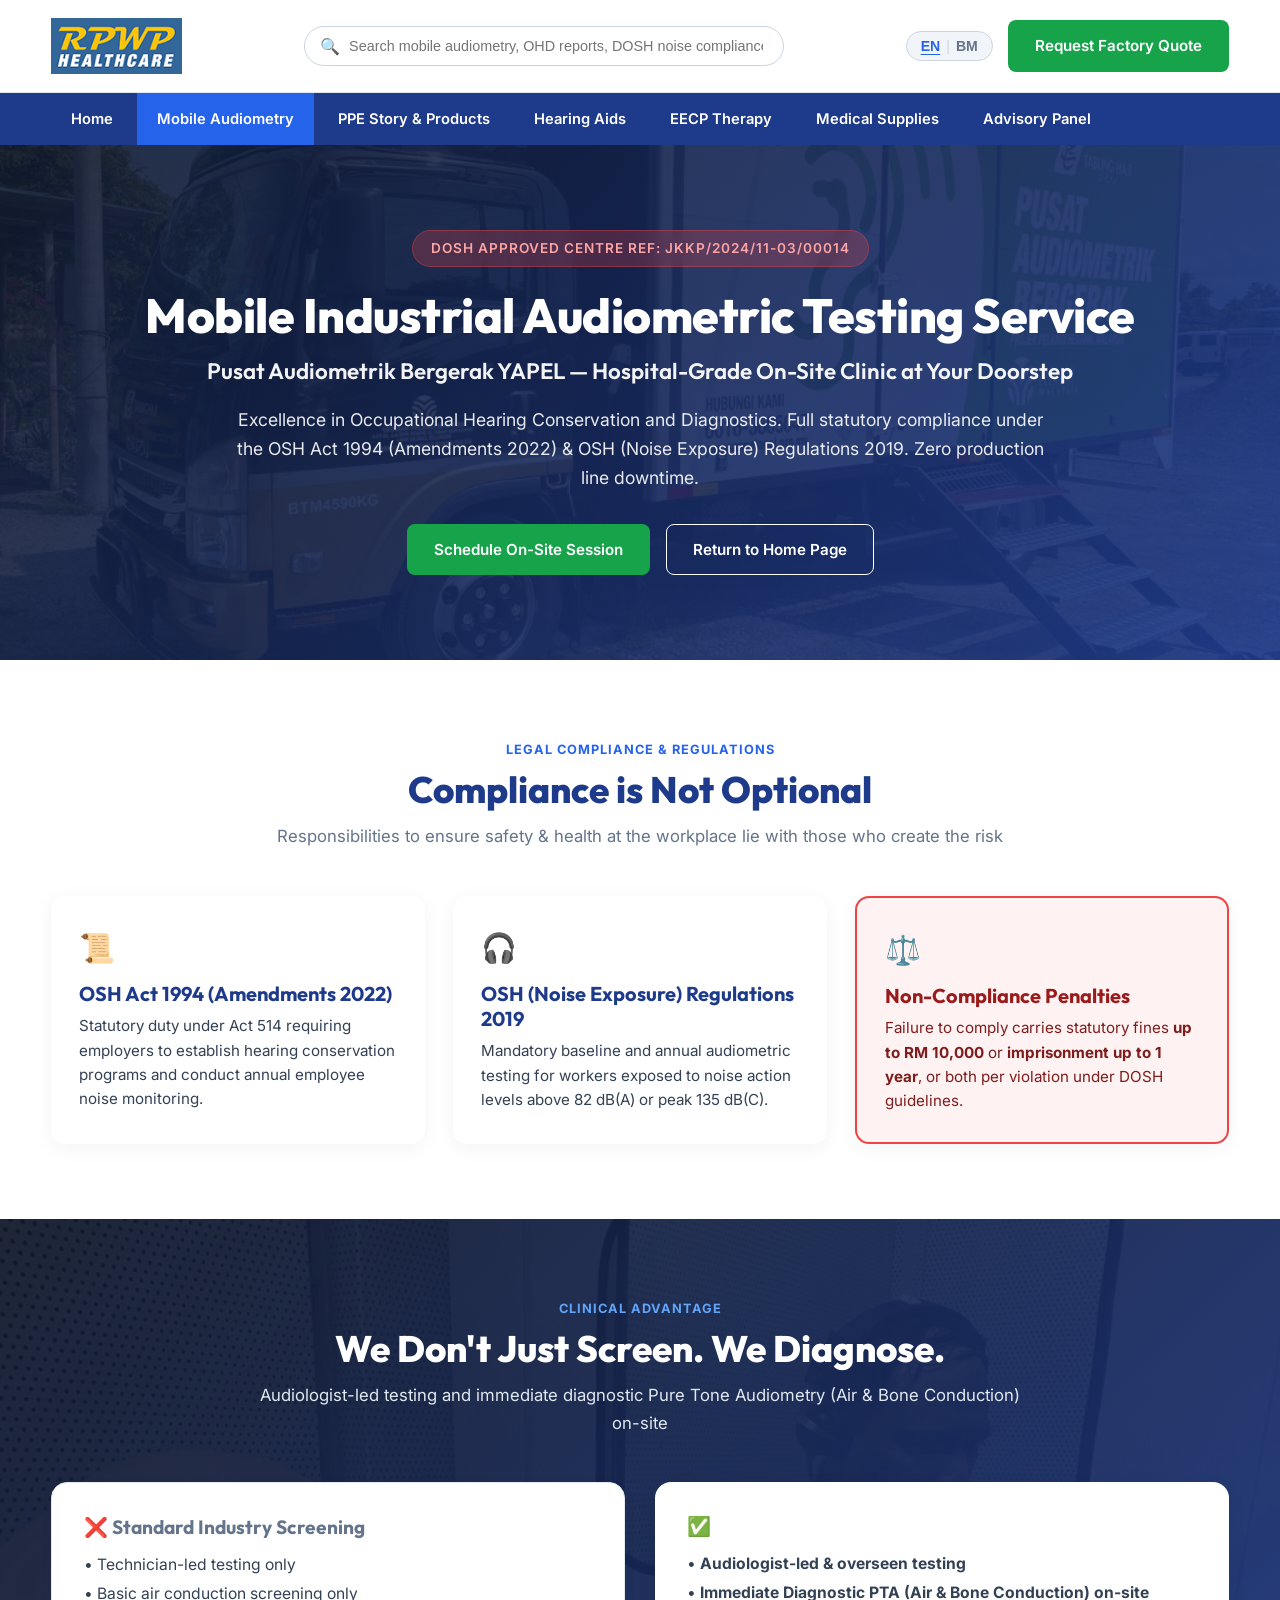
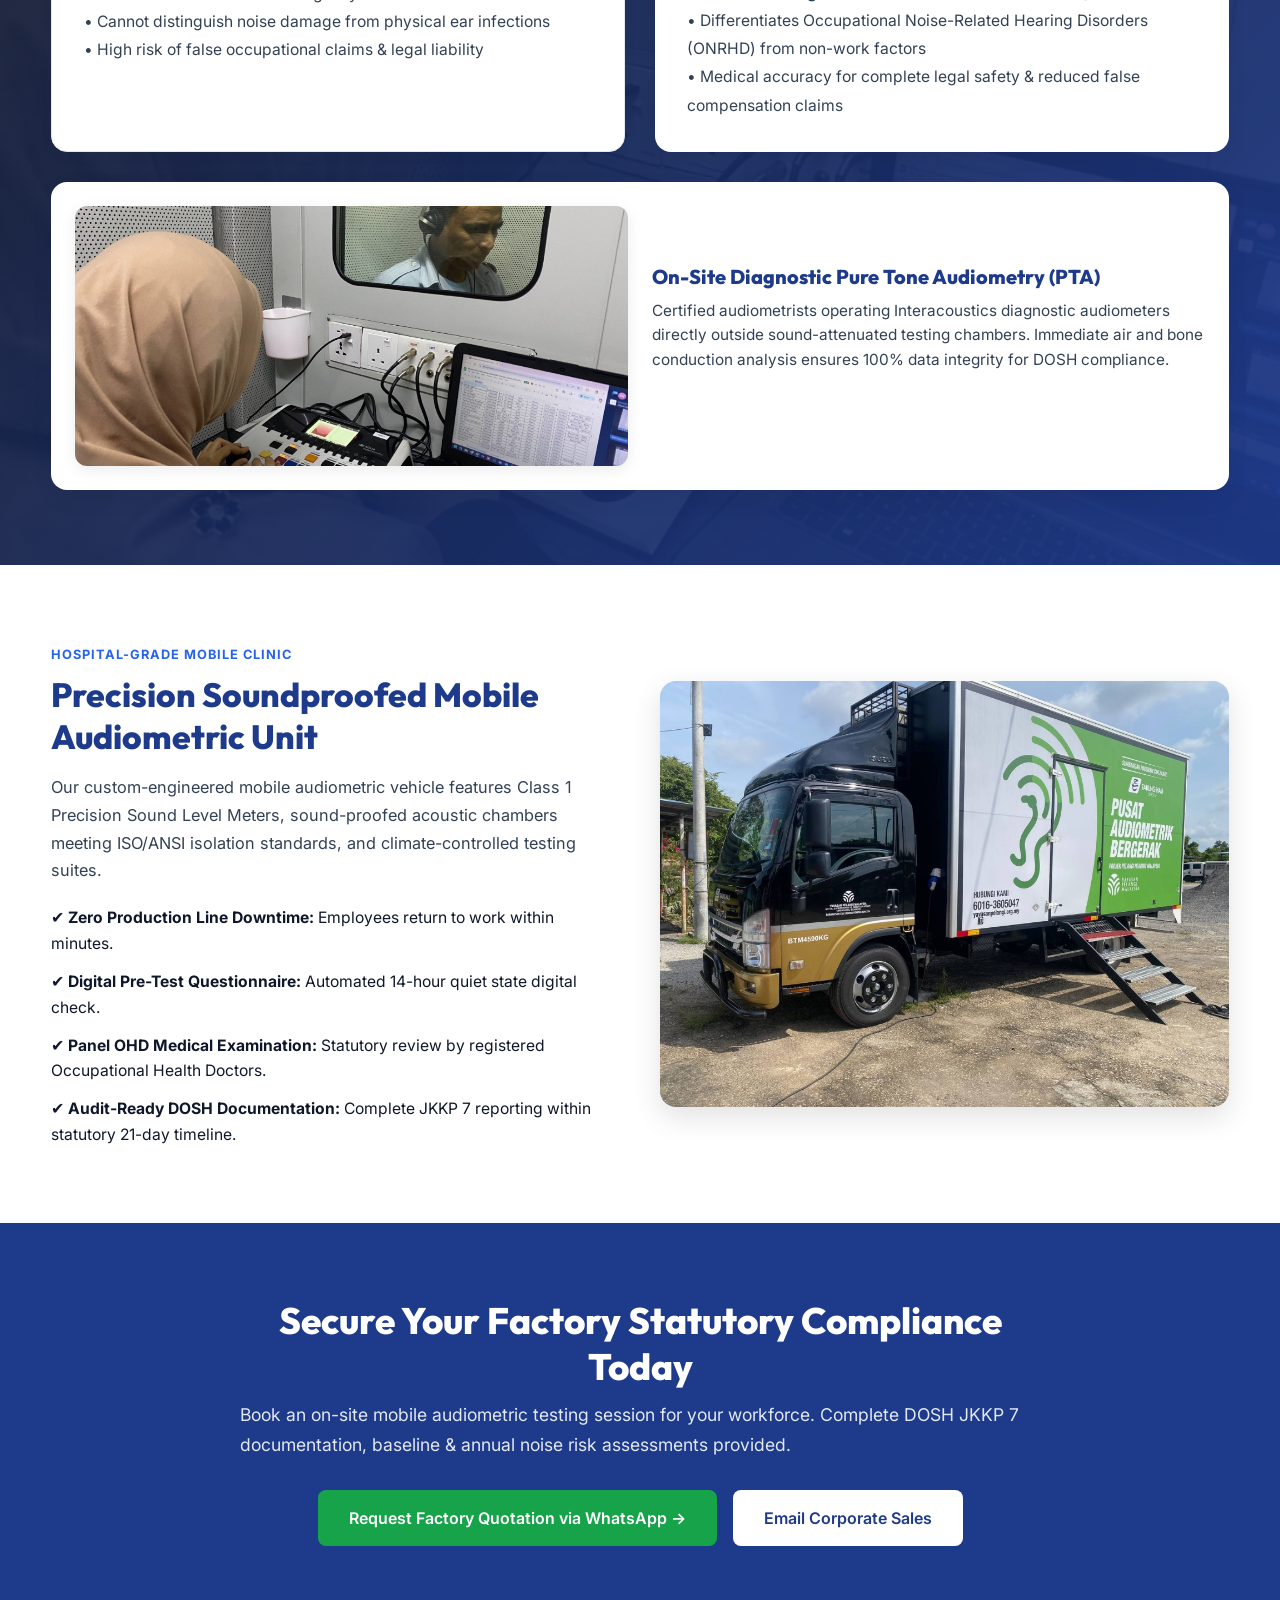
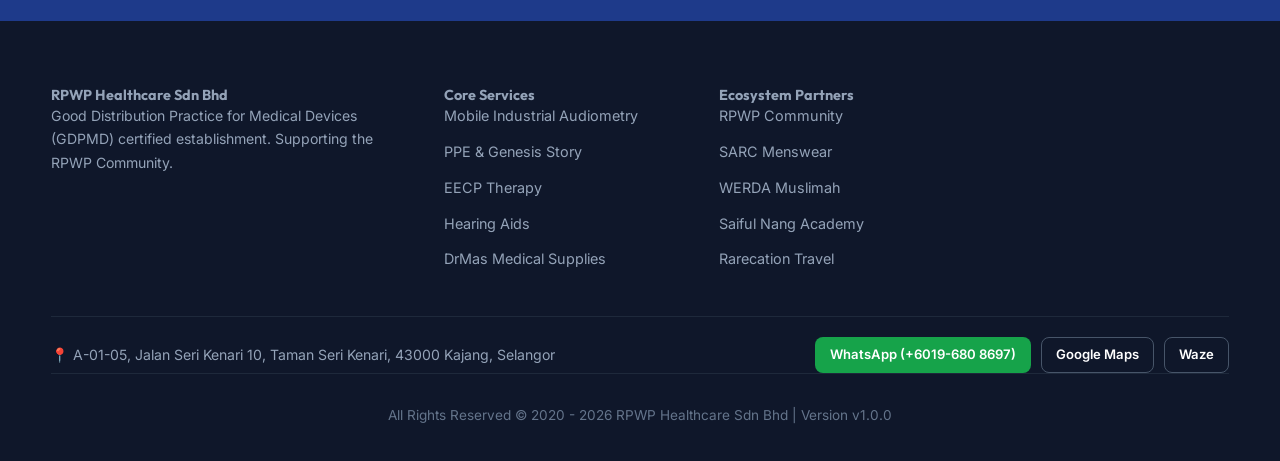
==== audiometric-mobile.html @ 615b0c2a "feat: implement EN (default) and BM language toggle with persistent localStorage state across all pa" ====
<!DOCTYPE html>
<html lang="en">
<!-- Build Version v1.0.0 Dedicated Mobile Industrial Audiometric Testing Service -->
<head>
  <meta charset="UTF-8">
  <meta name="viewport" content="width=device-width, initial-scale=1.0">
  <title>Mobile Industrial Audiometric Testing | Pusat Audiometrik Bergerak YAPEL | RPWP Healthcare</title>
  <meta name="description" content="DOSH Approved Centre (Ref: JKKP/2024/11-03/00014) - On-site mobile industrial audiometry, occupational hearing conservation, OHD medical examination & JKKP 7 reporting. Zero factory downtime.">
  <link rel="icon" type="image/x-icon" href="favicon.ico?v=1.0.4">
  <link rel="icon" type="image/png" sizes="32x32" href="images/favicon.png?v=1.0.4">
  <link rel="icon" type="image/png" sizes="64x64" href="images/favicon-64.png?v=1.0.4">
  <link rel="apple-touch-icon" sizes="180x180" href="images/favicon-180.png?v=1.0.4">
  <link rel="stylesheet" href="css/styles.css?v=1.0.0">
</head>
<body>

  <!-- 1. Main Header -->
  <header class="site-header">
    <div class="container header-flex">
      <a href="index.html">
        <img src="images/logo-rpwp.png" alt="RPWP Healthcare Logo" class="brand-logo-img" onerror="this.src='https://www.rpwphealthcare.com/img/cms/LOGO/RPWPHC/RPWPHC%2021x9%20150.png'">
      </a>

      <div class="search-container">
        <span class="search-icon">🔍</span>
        <input type="text" class="search-input" placeholder="Search mobile audiometry, OHD reports, DOSH noise compliance...">
      </div>

      <div style="display: flex; align-items: center; gap: 15px;">
        <button id="langToggleBtn" class="lang-toggle-btn" onclick="toggleLanguage()" aria-label="Toggle Language EN BM" title="Switch Language EN / BM">
          <span id="langLabelEN" class="lang-code active-lang">EN</span>
          <span class="lang-divider">|</span>
          <span id="langLabelBM" class="lang-code">BM</span>
        </button>
        <a href="https://wa.me/60196808697/?text=Salam%20RPWP%20Healthcare.%20I%20want%20to%20request%20a%20quotation%20for%20Mobile%20Industrial%20Audiometric%20Testing" target="_blank" class="btn btn-green">
          Request Factory Quote
        </a>
      </div>
    </div>
  </header>

  <!-- 2. Navigation Bar -->
  <nav class="site-nav">
    <div class="container">
      <ul class="nav-list">
        <li class="nav-link"><a href="index.html" data-i18n="nav_home">Home</a></li>
        <li class="nav-link active"><a href="audiometric-mobile.html" data-i18n="nav_mobile_audio">Mobile Audiometry</a></li>
        <li class="nav-link"><a href="ppe.html" data-i18n="nav_ppe">PPE Story & Products</a></li>
        <li class="nav-link"><a href="index.html#hearing-brands" data-i18n="nav_hearing">Hearing Aids</a></li>
        <li class="nav-link"><a href="eecp.html" data-i18n="nav_eecp">EECP Therapy</a></li>
        <li class="nav-link"><a href="index.html#products" data-i18n="nav_supplies">Medical Supplies</a></li>
        <li class="nav-link"><a href="index.html#advisory" data-i18n="nav_advisory">Advisory Panel</a></li>
      </ul>
    </div>
  </nav>

  <!-- 3. Page Hero Banner (WITH AUTHENTIC PUSAT AUDIOMETRIK BERGERAK ISUZU TRUCK BACKDROP IMAGE) -->
  <section class="hero-section" style="background: linear-gradient(135deg, rgba(15,23,42,0.88), rgba(30,58,138,0.92)), url('images/mobile-audiometry-truck.jpg') center/cover no-repeat;">
    <div class="container">
      <div class="hero-tag" style="background: rgba(239,68,68,0.25); border: 1px solid rgba(239,68,68,0.4); color: #FCA5A5;">
        DOSH APPROVED CENTRE REF: JKKP/2024/11-03/00014
      </div>
      <h1 class="hero-title">Mobile Industrial Audiometric Testing Service</h1>
      <h4 class="hero-subtitle">Pusat Audiometrik Bergerak YAPEL — Hospital-Grade On-Site Clinic at Your Doorstep</h4>
      <p class="hero-text">
        Excellence in Occupational Hearing Conservation and Diagnostics. Full statutory compliance under the OSH Act 1994 (Amendments 2022) & OSH (Noise Exposure) Regulations 2019. Zero production line downtime.
      </p>
      <div class="hero-cta">
        <a href="https://wa.me/60196808697/?text=Salam%20RPWP%20Healthcare.%20I%20want%20to%20schedule%20an%20on-site%20mobile%20audiometric%20session%20for%20our%20factory" target="_blank" class="btn btn-green">
          Schedule On-Site Session
        </a>
        <a href="index.html" class="btn btn-outline-white">Return to Home Page</a>
      </div>
    </div>
  </section>

  <!-- 4. Mandatory Statutory Mandates & Legal Penalties -->
  <section class="section-padding" style="background: #FFFFFF;">
    <div class="container">
      <div style="text-align: center; max-width: 800px; margin: 0 auto 35px auto;">
        <span style="font-size: 0.8rem; font-weight: 700; color: var(--primary-blue); text-transform: uppercase; letter-spacing: 1px;">Legal Compliance & Regulations</span>
        <h2 class="section-title" style="margin-top: 6px;">Compliance is Not Optional</h2>
        <p class="section-subtitle">Responsibilities to ensure safety & health at the workplace lie with those who create the risk</p>
      </div>

      <div class="grid-3">
        <div class="seamless-card">
          <div style="font-size: 1.8rem; margin-bottom: 10px;">📜</div>
          <h3 style="font-size: 1.25rem; color: var(--nav-bg); margin-bottom: 8px; font-weight: 700;">
            OSH Act 1994 (Amendments 2022)
          </h3>
          <p style="color: var(--text-medium); font-size: 0.95rem; line-height: 1.6;">
            Statutory duty under Act 514 requiring employers to establish hearing conservation programs and conduct annual employee noise monitoring.
          </p>
        </div>

        <div class="seamless-card">
          <div style="font-size: 1.8rem; margin-bottom: 10px;">🎧</div>
          <h3 style="font-size: 1.25rem; color: var(--nav-bg); margin-bottom: 8px; font-weight: 700;">
            OSH (Noise Exposure) Regulations 2019
          </h3>
          <p style="color: var(--text-medium); font-size: 0.95rem; line-height: 1.6;">
            Mandatory baseline and annual audiometric testing for workers exposed to noise action levels above 82 dB(A) or peak 135 dB(C).
          </p>
        </div>

        <div class="seamless-card" style="border: 2px solid #EF4444; background: #FEF2F2;">
          <div style="font-size: 1.8rem; margin-bottom: 10px;">⚖️</div>
          <h3 style="font-size: 1.25rem; color: #991B1B; margin-bottom: 8px; font-weight: 700;">
            Non-Compliance Penalties
          </h3>
          <p style="color: #7F1D1D; font-size: 0.95rem; line-height: 1.6;">
            Failure to comply carries statutory fines <strong>up to RM 10,000</strong> or <strong>imprisonment up to 1 year</strong>, or both per violation under DOSH guidelines.
          </p>
        </div>
      </div>
    </div>
  </section>

  <!-- 5. The YPM & RPWP Clinical Advantage: Audiologist-Led vs Basic Screening (WITH AUTHENTIC AUDIOMETRIC BOOTH BACKDROP IMAGE) -->
  <section class="section-padding" style="background: linear-gradient(135deg, rgba(15,23,42,0.92), rgba(30,58,138,0.94)), url('images/audiometric-booth-test.jpg?v=1.0.1') center/cover no-repeat; color: #FFFFFF;">
    <div class="container">
      <div style="text-align: center; max-width: 820px; margin: 0 auto 35px auto;">
        <span style="font-size: 0.8rem; font-weight: 700; color: #60A5FA; text-transform: uppercase; letter-spacing: 1px;">Clinical Advantage</span>
        <h2 class="section-title-white" style="margin-top: 6px;">We Don't Just Screen. We Diagnose.</h2>
        <p class="section-subtitle-white">Audiologist-led testing and immediate diagnostic Pure Tone Audiometry (Air & Bone Conduction) on-site</p>
      </div>

      <div style="display: grid; grid-template-columns: repeat(auto-fit, minmax(320px, 1fr)); gap: 30px; margin-bottom: 30px;">
        <div style="background: #FFFFFF; border-radius: 16px; padding: 32px; border: 1px solid #E2E8F0; box-shadow: 0 4px 15px rgba(0,0,0,0.03);">
          <h4 style="font-size: 1.2rem; color: #64748B; margin-bottom: 12px; font-weight: 700;">
            ❌ Standard Industry Screening
          </h4>
          <ul style="color: var(--text-medium); font-size: 0.98rem; line-height: 1.8; list-style-type: none; padding-left: 0;">
            <li>• Technician-led testing only</li>
            <li>• Basic air conduction screening only</li>
            <li>• Cannot distinguish noise damage from physical ear infections</li>
            <li>• High risk of false occupational claims & legal liability</li>
          </ul>
        </div>

        <div style="background: #FFFFFF; border-radius: 16px; padding: 32px; border: 2px solid var(--primary-green); box-shadow: 0 6px 20px rgba(0,0,0,0.06);">
          <h4 style="font-size: 1.2rem; color: var(--primary-green); margin-bottom: 12px; font-weight: 800;">
            ✅ YPM & RPWP Clinical Standard
          </h4>
          <ul style="color: var(--text-medium); font-size: 0.98rem; line-height: 1.8; list-style-type: none; padding-left: 0;">
            <li>• <strong>Audiologist-led & overseen testing</strong></li>
            <li>• <strong>Immediate Diagnostic PTA (Air & Bone Conduction) on-site</strong></li>
            <li>• Differentiates Occupational Noise-Related Hearing Disorders (ONRHD) from non-work factors</li>
            <li>• Medical accuracy for complete legal safety & reduced false compensation claims</li>
          </ul>
        </div>
      </div>

      <!-- Real Diagnostic Booth Testing Showcase -->
      <div style="background: #FFFFFF; border-radius: 16px; padding: 24px; box-shadow: 0 8px 25px rgba(0,0,0,0.05); display: grid; grid-template-columns: repeat(auto-fit, minmax(280px, 1fr)); gap: 24px; align-items: center;">
        <div>
          <img src="images/audiometric-booth-test.jpg?v=1.0.1" alt="Real Audiometrist Conducting PTA Testing in Soundproof Booth" style="width: 100%; border-radius: 12px; box-shadow: 0 4px 15px rgba(0,0,0,0.08); object-fit: cover; height: 260px;">
        </div>
        <div>
          <h4 style="font-size: 1.25rem; color: var(--nav-bg); font-weight: 800; margin-bottom: 10px;">
            On-Site Diagnostic Pure Tone Audiometry (PTA)
          </h4>
          <p style="color: var(--text-medium); font-size: 0.96rem; line-height: 1.6; margin-bottom: 12px;">
            Certified audiometrists operating Interacoustics diagnostic audiometers directly outside sound-attenuated testing chambers. Immediate air and bone conduction analysis ensures 100% data integrity for DOSH compliance.
          </p>
          <div style="font-size: 0.88rem; font-weight: 700; color: var(--primary-green);">
            ✔ Calibrated Diagnostic Equipment & Soundproof Isolation Window
          </div>
        </div>
      </div>
    </div>
  </section>

  <!-- 6. Mobile Unit Specifications & Technology -->
  <section class="section-padding" style="background: #FFFFFF;">
    <div class="container">
      <div style="display: grid; grid-template-columns: repeat(auto-fit, minmax(320px, 1fr)); gap: 40px; align-items: center;">
        <div>
          <span style="font-size: 0.8rem; font-weight: 700; color: var(--primary-blue); text-transform: uppercase; letter-spacing: 1px;">Hospital-Grade Mobile Clinic</span>
          <h2 style="font-size: 2.1rem; color: var(--nav-bg); margin: 8px 0 16px 0; font-weight: 800;">
            Precision Soundproofed Mobile Audiometric Unit
          </h2>
          <p style="color: var(--text-medium); font-size: 1.02rem; line-height: 1.7; margin-bottom: 20px;">
            Our custom-engineered mobile audiometric vehicle features Class 1 Precision Sound Level Meters, sound-proofed acoustic chambers meeting ISO/ANSI isolation standards, and climate-controlled testing suites.
          </p>
          <div style="display: flex; flex-direction: column; gap: 12px; font-size: 0.98rem; color: var(--text-dark);">
            <div>✔ <strong>Zero Production Line Downtime:</strong> Employees return to work within minutes.</div>
            <div>✔ <strong>Digital Pre-Test Questionnaire:</strong> Automated 14-hour quiet state digital check.</div>
            <div>✔ <strong>Panel OHD Medical Examination:</strong> Statutory review by registered Occupational Health Doctors.</div>
            <div>✔ <strong>Audit-Ready DOSH Documentation:</strong> Complete JKKP 7 reporting within statutory 21-day timeline.</div>
          </div>
        </div>

        <div>
          <img src="images/mobile-audiometry-truck.jpg" alt="Pusat Audiometrik Bergerak YAPEL Official Mobile Unit Truck" style="width: 100%; border-radius: 16px; box-shadow: 0 10px 30px rgba(0,0,0,0.12); object-fit: cover;">
        </div>
      </div>
    </div>
  </section>

  <!-- 8. Book On-Site Factory Session Call to Action -->
  <section class="section-padding" style="background: var(--nav-bg); color: #FFFFFF;">
    <div class="container text-center" style="max-width: 800px;">
      <h2 class="section-title-white">Secure Your Factory Statutory Compliance Today</h2>
      <p style="color: #E2E8F0; font-size: 1.1rem; line-height: 1.7; margin-bottom: 30px;">
        Book an on-site mobile audiometric testing session for your workforce. Complete DOSH JKKP 7 documentation, baseline & annual noise risk assessments provided.
      </p>
      <div style="display: flex; gap: 16px; justify-content: center; flex-wrap: wrap;">
        <a href="https://wa.me/60196808697/?text=Salam%20RPWP%20Healthcare.%20I%20want%20to%20request%20a%20quotation%20for%20Mobile%20Industrial%20Audiometric%20Testing" target="_blank" class="btn btn-green" style="font-size: 1rem; padding: 14px 30px;">
          Request Factory Quotation via WhatsApp →
        </a>
        <a href="mailto:customer@rpwphealthcare.com?subject=Mobile%20Audiometry%20Quotation%20Request" class="btn btn-white" style="font-size: 1rem; padding: 14px 30px;">
          Email Corporate Sales
        </a>
      </div>
    </div>
  </section>

  <!-- 9. Site Footer -->
  <footer class="site-footer">
    <div class="container">
      <div class="footer-grid">
        <div>
          <h4>RPWP Healthcare Sdn Bhd</h4>
          <p style="font-size: 0.88rem; color: #94A3B8; margin-bottom: 12px;">
            Good Distribution Practice for Medical Devices (GDPMD) certified establishment. Supporting the RPWP Community.
          </p>
        </div>

        <div>
          <h4>Core Services</h4>
          <ul class="footer-nav">
            <li><a href="audiometric-mobile.html">Mobile Industrial Audiometry</a></li>
            <li><a href="ppe.html">PPE & Genesis Story</a></li>
            <li><a href="eecp.html">EECP Therapy</a></li>
            <li><a href="index.html#hearing-brands">Hearing Aids</a></li>
            <li><a href="index.html#products">DrMas Medical Supplies</a></li>
          </ul>
        </div>

        <div>
          <h4>Ecosystem Partners</h4>
          <ul class="footer-nav">
            <li><a href="https://prihatin.net.my" target="_blank">RPWP Community</a></li>
            <li><a href="https://sarc.my" target="_blank">SARC Menswear</a></li>
            <li><a href="https://werda.my" target="_blank">WERDA Muslimah</a></li>
            <li><a href="https://snap.my" target="_blank">Saiful Nang Academy</a></li>
            <li><a href="https://rarecation.com" target="_blank">Rarecation Travel</a></li>
          </ul>
        </div>
      </div>

      <!-- HQ LOCATION & ACTION BUTTONS BAR -->
      <div style="margin-top: 25px; padding-top: 20px; border-top: 1px solid #1E293B; display: flex; justify-content: space-between; align-items: center; flex-wrap: wrap; gap: 15px; font-size: 0.88rem; color: #94A3B8;">
        <div>
          📍 <a href="https://maps.app.goo.gl/54uMagN9JnfCRUhFA" target="_blank" class="subtle-link" style="color: #94A3B8;">
            A-01-05, Jalan Seri Kenari 10, Taman Seri Kenari, 43000 Kajang, Selangor
          </a>
        </div>
        <div style="display: flex; gap: 10px; flex-wrap: wrap; align-items: center;">
          <a href="https://wa.me/60196808697/?text=Salam%20RPWP%20Healthcare" target="_blank" class="btn btn-sm btn-green" style="font-size: 0.82rem; padding: 6px 14px;">
            WhatsApp (+6019-680 8697)
          </a>
          <a href="https://maps.app.goo.gl/54uMagN9JnfCRUhFA" target="_blank" class="btn btn-sm btn-outline-white" style="font-size: 0.82rem; padding: 6px 14px; color: #FFFFFF; border-color: #475569;">
            Google Maps
          </a>
          <a href="https://waze.com/ul/hw2835bc0x" target="_blank" class="btn btn-sm btn-outline-white" style="font-size: 0.82rem; padding: 6px 14px; color: #FFFFFF; border-color: #475569;">
            Waze
          </a>
        </div>
      </div>

      <div class="footer-bottom">
        <p>All Rights Reserved © 2020 - 2026 RPWP Healthcare Sdn Bhd | Version v1.0.0</p>
      </div>
    </div>
  </footer>

  <script src="js/data.js?v=1.0.0"></script>
  <script src="js/app.js?v=1.0.0"></script>
  <script src="js/i18n.js?v=1.0.0"></script>
</body>
</html>
---- css/styles.css ----
/* ==========================================================================
   RPWP Healthcare Modern Design System (Uniform 1:1 Executive Advisory Portraits)
   Clean typography, optically balanced brand logos, 100% centered advisory portraits
   ========================================================================== */

@import url('https://fonts.googleapis.com/css2?family=Inter:wght@300;400;500;600;700;800&family=Outfit:wght@400;500;600;700;800&display=swap');

:root {
  /* Elegant Clinical Palette */
  --top-bar-bg: #7A0000;
  --header-bg: #FFFFFF;
  --nav-bg: #1E3A8A;
  --hero-bg: linear-gradient(135deg, #1E3A8A 0%, #2563EB 100%);
  --bg-primary: #F8FAFC;
  --bg-surface: #FFFFFF;
  --bg-subtle: #F1F5F9;

  --text-dark: #0F172A;
  --text-medium: #334155;
  --text-light: #64748B;
  --text-white: #FFFFFF;

  --primary-blue: #2563EB;
  --primary-blue-dark: #1E4E8C;
  --accent-green: #16A34A;
  --accent-red: #7A0000;
  --google-yellow: #FBBC04;

  --font-heading: 'Outfit', sans-serif;
  --font-body: 'Inter', sans-serif;
}

* {
  margin: 0;
  padding: 0;
  box-sizing: border-box;
}

body {
  font-family: var(--font-body);
  background-color: var(--bg-primary);
  color: var(--text-dark);
  line-height: 1.65;
  -webkit-font-smoothing: antialiased;
}

h1, h2, h3, h4, h5, h6 {
  font-family: var(--font-heading);
  line-height: 1.25;
}

a {
  color: inherit;
  text-decoration: none;
}

/* Subtle Natural Link Styles */
.subtle-link {
  color: inherit;
  text-decoration: none;
  transition: color 0.2s ease;
}

.subtle-link:hover {
  color: var(--primary-blue);
  text-decoration: underline;
}

/* Expansive Media Rules */
img {
  max-width: 100%;
  height: auto;
  display: block;
}

.container {
  width: 92%;
  max-width: 1240px;
  margin: 0 auto;
}

/* Header */
.site-header {
  background: var(--header-bg);
  padding: 18px 0;
  border-bottom: 1px solid #E2E8F0;
}

.header-flex {
  display: flex;
  justify-content: space-between;
  align-items: center;
  gap: 24px;
  flex-wrap: wrap;
}

.brand-logo-img {
  height: 56px;
  object-fit: contain;
}

.search-container {
  flex-grow: 1;
  max-width: 480px;
  position: relative;
}

.search-input {
  width: 100%;
  padding: 11px 20px 11px 44px;
  border: 1.5px solid #CBD5E1;
  border-radius: 30px;
  outline: none;
  font-size: 0.9rem;
  transition: border-color 0.2s ease;
}

.search-input:focus {
  border-color: var(--primary-blue);
}

.search-icon {
  position: absolute;
  left: 16px;
  top: 50%;
  transform: translateY(-50%);
  color: var(--primary-blue);
}

/* Navigation Bar */
.site-nav {
  background: var(--nav-bg);
  color: var(--text-white);
}

.nav-list {
  display: flex;
  list-style: none;
  gap: 4px;
  flex-wrap: wrap;
}

.nav-link a {
  display: block;
  padding: 14px 20px;
  font-weight: 600;
  font-size: 0.92rem;
  transition: background 0.2s ease;
}

.nav-link a:hover, .nav-link.active a {
  background: var(--primary-blue);
}

/* Buttons */
.btn {
  display: inline-flex;
  align-items: center;
  justify-content: center;
  gap: 8px;
  padding: 12px 26px;
  border-radius: 8px;
  font-weight: 600;
  font-size: 0.95rem;
  cursor: pointer;
  border: 1.5px solid transparent;
  transition: all 0.2s ease;
}

.btn-green {
  background: var(--accent-green);
  color: var(--text-white);
}

.btn-green:hover {
  background: #15803D;
}

.btn-blue {
  background: var(--primary-blue);
  color: var(--text-white);
}

.btn-blue:hover {
  background: var(--primary-blue-dark);
}

.btn-orange {
  background: #EE4D2D;
  color: var(--text-white);
}

.btn-orange:hover {
  background: #D73211;
}

.btn-white {
  background: #FFFFFF;
  color: var(--nav-bg);
}

.btn-white:hover {
  background: #F1F5F9;
}

.btn-outline-white {
  background: transparent;
  color: #FFFFFF;
  border-color: #FFFFFF;
}

.btn-outline-white:hover {
  background: rgba(255, 255, 255, 0.15);
}

.btn-sm {
  padding: 8px 18px;
  font-size: 0.85rem;
}

/* Hero Section */
.hero-section {
  background: var(--hero-bg);
  color: var(--text-white);
  padding: 85px 0;
  text-align: center;
}

.hero-tag {
  background: rgba(255, 255, 255, 0.15);
  backdrop-filter: blur(8px);
  padding: 6px 18px;
  border-radius: 20px;
  display: inline-block;
  font-size: 0.85rem;
  font-weight: 600;
  letter-spacing: 1px;
  margin-bottom: 18px;
}

.hero-title {
  font-size: 3rem;
  font-weight: 800;
  margin-bottom: 12px;
  letter-spacing: -0.5px;
}

.hero-subtitle {
  font-size: 1.4rem;
  font-weight: 600;
  margin-bottom: 20px;
  opacity: 0.95;
}

.hero-text {
  font-size: 1.1rem;
  max-width: 820px;
  margin: 0 auto 32px auto;
  opacity: 0.9;
}

.hero-cta {
  display: flex;
  justify-content: center;
  gap: 16px;
  flex-wrap: wrap;
}

/* GDPMD Certification Banner */
.gdpmd-banner {
  background: var(--nav-bg);
  color: var(--text-white);
  padding: 50px 0;
  text-align: center;
  border-top: 4px solid var(--top-bar-bg);
}

.gdpmd-badge-wrapper {
  display: flex;
  justify-content: center;
  align-items: center;
  gap: 20px;
  margin-bottom: 20px;
  flex-wrap: wrap;
}

.gdpmd-badge-container {
  display: inline-flex;
  align-items: center;
  justify-content: center;
  background: #FFFFFF;
  border-radius: 50%;
  width: 110px;
  height: 110px;
  padding: 14px;
  box-shadow: 0 10px 25px rgba(0, 0, 0, 0.2);
  transition: transform 0.2s ease;
}

.gdpmd-badge-container:hover {
  transform: scale(1.05);
}

.gdpmd-title {
  font-size: 2.2rem;
  font-weight: 800;
  margin-bottom: 10px;
}

.gdpmd-desc {
  font-size: 1.05rem;
  max-width: 840px;
  margin: 0 auto;
  opacity: 0.95;
}

/* Sections */
.section-padding {
  padding: 75px 0;
}

.section-title {
  text-align: center;
  font-size: 2.3rem;
  font-weight: 800;
  color: var(--nav-bg);
  margin-bottom: 10px;
}

.section-title-white {
  text-align: center;
  font-size: 2.3rem;
  font-weight: 800;
  color: #FFFFFF;
  margin-bottom: 10px;
}

.section-subtitle {
  text-align: center;
  font-size: 1.05rem;
  color: var(--text-light);
  max-width: 760px;
  margin: 0 auto 45px auto;
}

.section-subtitle-white {
  text-align: center;
  font-size: 1.05rem;
  color: #E2E8F0;
  max-width: 760px;
  margin: 0 auto 45px auto;
}

/* Seamless Grid Layouts */
.grid-3 {
  display: grid;
  grid-template-columns: repeat(auto-fit, minmax(320px, 1fr));
  gap: 28px;
}

.grid-4 {
  display: grid;
  grid-template-columns: repeat(auto-fit, minmax(260px, 1fr));
  gap: 24px;
}

/* Seamless Frameless Cards */
.seamless-card {
  background: var(--bg-surface);
  border-radius: 14px;
  padding: 28px;
  box-shadow: 0 4px 20px rgba(0, 0, 0, 0.05);
  transition: transform 0.2s ease, box-shadow 0.2s ease;
}

.seamless-card:hover {
  transform: translateY(-4px);
  box-shadow: 0 10px 30px rgba(0, 0, 0, 0.08);
}

/* Expansive Media Cards */
.media-card {
  background: var(--bg-surface);
  border-radius: 14px;
  overflow: hidden;
  box-shadow: 0 4px 20px rgba(0, 0, 0, 0.05);
  display: flex;
  flex-direction: column;
  transition: transform 0.2s ease, box-shadow 0.2s ease;
}

.media-card:hover {
  transform: translateY(-4px);
  box-shadow: 0 12px 30px rgba(0, 0, 0, 0.1);
}

.media-img-wrapper {
  width: 100%;
  height: 210px;
  position: relative;
  overflow: hidden;
  background: #F1F5F9;
  display: flex;
  align-items: center;
  justify-content: center;
}

.media-img {
  width: 100%;
  height: 100%;
  object-fit: cover;
  transition: transform 0.3s ease;
}

.media-card:hover .media-img {
  transform: scale(1.04);
}

.media-body {
  padding: 24px;
  display: flex;
  flex-direction: column;
  flex-grow: 1;
}

.category-tag {
  font-size: 0.75rem;
  font-weight: 700;
  color: var(--primary-blue);
  text-transform: uppercase;
  letter-spacing: 0.5px;
  margin-bottom: 6px;
}

.card-heading {
  font-size: 1.15rem;
  font-weight: 700;
  color: var(--text-dark);
  margin-bottom: 10px;
}

.card-text {
  font-size: 0.9rem;
  color: var(--text-medium);
  flex-grow: 1;
}

.card-footer {
  margin-top: 20px;
  padding-top: 16px;
  border-top: 1px solid #F1F5F9;
  display: flex;
  justify-content: space-between;
  align-items: center;
}

/* ==========================================================================
   UNIFORM 1:1 SQUARE EXECUTIVE ADVISORY PORTRAITS (100% CENTERED & BALANCED!)
   ========================================================================== */
.advisory-card-balanced {
  background: #FFFFFF;
  border-radius: 16px;
  overflow: hidden;
  box-shadow: 0 4px 20px rgba(0, 0, 0, 0.06);
  display: flex;
  flex-direction: column;
  transition: transform 0.2s ease, box-shadow 0.2s ease;
  border: 1px solid #E2E8F0;
}

.advisory-card-balanced:hover {
  transform: translateY(-5px);
  box-shadow: 0 12px 30px rgba(0, 0, 0, 0.12);
}

.advisory-avatar {
  width: 100%;
  aspect-ratio: 1 / 1;
  object-fit: cover;
  border-radius: 0;
  border: none;
  background-color: #F8FAFC;
  transition: transform 0.3s ease;
}

.advisory-card-balanced:hover .advisory-avatar {
  transform: scale(1.03);
}

.advisory-content-wrapper {
  padding: 24px 20px;
  display: flex;
  flex-direction: column;
  flex-grow: 1;
  text-align: center;
  background: #FFFFFF;
}

.advisory-name-balanced {
  font-size: 1.25rem;
  font-weight: 800;
  color: var(--nav-bg);
  margin-bottom: 8px;
}

.advisory-bio-balanced {
  font-size: 0.9rem;
  color: var(--text-medium);
  line-height: 1.55;
}

/* ==========================================================================
   BALANCED PROMINENT SINGLE LINE HEARING AID BRAND LOGOS
   ========================================================================== */
.brands-single-row {
  display: flex;
  align-items: center;
  justify-content: center;
  gap: 28px;
  padding: 25px 0;
  flex-wrap: nowrap;
  width: 100%;
}

.brand-logo-item {
  display: flex;
  align-items: center;
  justify-content: center;
  padding: 8px 14px;
  flex-shrink: 0;
  transition: transform 0.2s ease;
}

.brand-logo-item:hover {
  transform: scale(1.06);
}

.brand-normalized-img {
  height: 80px;
  width: auto;
  max-width: 260px;
  object-fit: contain;
}

/* ==========================================================================
   INTERACTIVE SCROLLABLE GOOGLE REVIEWS CAROUSEL
   ========================================================================== */
.reviews-carousel-container {
  position: relative;
  margin-top: 30px;
}

.innohear-logo-img {
  display: block;
  margin: 0 auto 16px auto;
  max-height: 75px;
  width: auto;
  object-fit: contain;
}

.reviews-scroll-carousel {
  display: flex;
  gap: 22px;
  overflow-x: auto;
  scroll-behavior: smooth;
  padding: 10px 5px 25px 5px;
  -webkit-overflow-scrolling: touch;
  scrollbar-width: thin;
  scrollbar-color: var(--primary-blue) #E2E8F0;
}

.reviews-scroll-carousel::-webkit-scrollbar {
  height: 6px;
}

.reviews-scroll-carousel::-webkit-scrollbar-thumb {
  background: var(--primary-blue);
  border-radius: 10px;
}

.review-slide-card {
  min-width: 320px;
  max-width: 380px;
  flex: 0 0 auto;
  background: #FFFFFF;
  border-radius: 16px;
  padding: 24px;
  box-shadow: 0 6px 20px rgba(0, 0, 0, 0.05);
  border: 1px solid #E2E8F0;
  border-top: 4px solid var(--primary-blue);
  display: flex;
  flex-direction: column;
  justify-content: space-between;
  transition: transform 0.2s ease, box-shadow 0.2s ease;
}

.review-slide-card:hover {
  transform: translateY(-3px);
  box-shadow: 0 10px 25px rgba(37, 99, 235, 0.12);
}

.review-author-name {
  font-weight: 700;
  font-size: 1.05rem;
  color: var(--nav-bg);
}

.review-source-tag {
  font-size: 0.8rem;
  color: var(--text-light);
  margin-top: 2px;
}

.review-stars {
  color: var(--google-yellow);
  font-size: 1.05rem;
  margin: 10px 0;
}

.review-text-content {
  font-size: 0.92rem;
  color: var(--text-medium);
  line-height: 1.6;
  font-style: italic;
}

.carousel-nav-btn {
  background: #FFFFFF;
  border: 1.5px solid #CBD5E1;
  color: var(--nav-bg);
  width: 44px;
  height: 44px;
  border-radius: 50%;
  display: flex;
  align-items: center;
  justify-content: center;
  cursor: pointer;
  font-weight: bold;
  font-size: 1.1rem;
  box-shadow: 0 4px 12px rgba(0,0,0,0.08);
  transition: all 0.2s ease;
}

.carousel-nav-btn:hover {
  background: var(--primary-blue);
  color: #FFFFFF;
  border-color: var(--primary-blue);
}

/* Site Footer */
.site-footer {
  background: #0F172A;
  color: #94A3B8;
  padding: 65px 0 35px 0;
  font-size: 0.9rem;
}

.footer-grid {
  display: grid;
  grid-template-columns: 1.5fr repeat(3, 1fr);
  gap: 40px;
  margin-bottom: 45px;
}

.footer-col h4 {
  font-size: 1.1rem;
  color: #FFFFFF;
  margin-bottom: 18px;
  font-weight: 700;
}

.footer-nav {
  list-style: none;
  display: flex;
  flex-direction: column;
  gap: 12px;
}

.footer-nav a {
  color: #94A3B8;
  transition: color 0.2s ease;
}

.footer-nav a:hover {
  color: #FFFFFF;
}

.footer-bottom {
  text-align: center;
  padding-top: 30px;
  border-top: 1px solid #1E293B;
  color: #64748B;
  font-size: 0.85rem;
}

/* Responsive */
@media (max-width: 992px) {
  .brands-single-row { flex-wrap: wrap; gap: 16px; }
  .brand-normalized-img { height: 55px; }
}

@media (max-width: 768px) {
  .brand-normalized-img { height: 45px; }
  .hero-title { font-size: 2.2rem; }
  .footer-grid { grid-template-columns: 1fr 1fr; }
}

@media (max-width: 480px) {
  .footer-grid { grid-template-columns: 1fr; }
}

/* Interactive Hearing Screener Option Buttons */
.screener-opt-btn {
  background: rgba(255, 255, 255, 0.08);
  color: #FFFFFF;
  border: 1px solid rgba(255, 255, 255, 0.2);
  padding: 16px 20px;
  border-radius: 12px;
  font-size: 1rem;
  font-weight: 600;
  text-align: left;
  cursor: pointer;
  transition: all 0.25 ease;
  display: block;
  width: 100%;
}

.screener-opt-btn:hover {
  background: rgba(59, 130, 246, 0.3);
  border-color: #3B82F6;
  transform: translateY(-2px);
  box-shadow: 0 4px 15px rgba(59, 130, 246, 0.25);
}

/* EN / BM Language Toggle Pill Button */
.lang-toggle-btn {
  background: #F1F5F9;
  border: 1px solid #CBD5E1;
  border-radius: 30px;
  padding: 6px 14px;
  font-size: 0.88rem;
  font-weight: 700;
  cursor: pointer;
  display: flex;
  align-items: center;
  gap: 6px;
  transition: all 0.2s ease;
  user-select: none;
}

.lang-toggle-btn:hover {
  background: #E2E8F0;
  border-color: #94A3B8;
  transform: translateY(-1px);
}

.lang-code {
  color: #64748B;
  transition: color 0.2s ease, font-weight 0.2s ease;
}

.lang-code.active-lang {
  color: var(--primary-blue);
  font-weight: 800;
  text-decoration: underline;
  text-underline-offset: 3px;
}

.lang-divider {
  color: #CBD5E1;
  font-weight: 400;
}
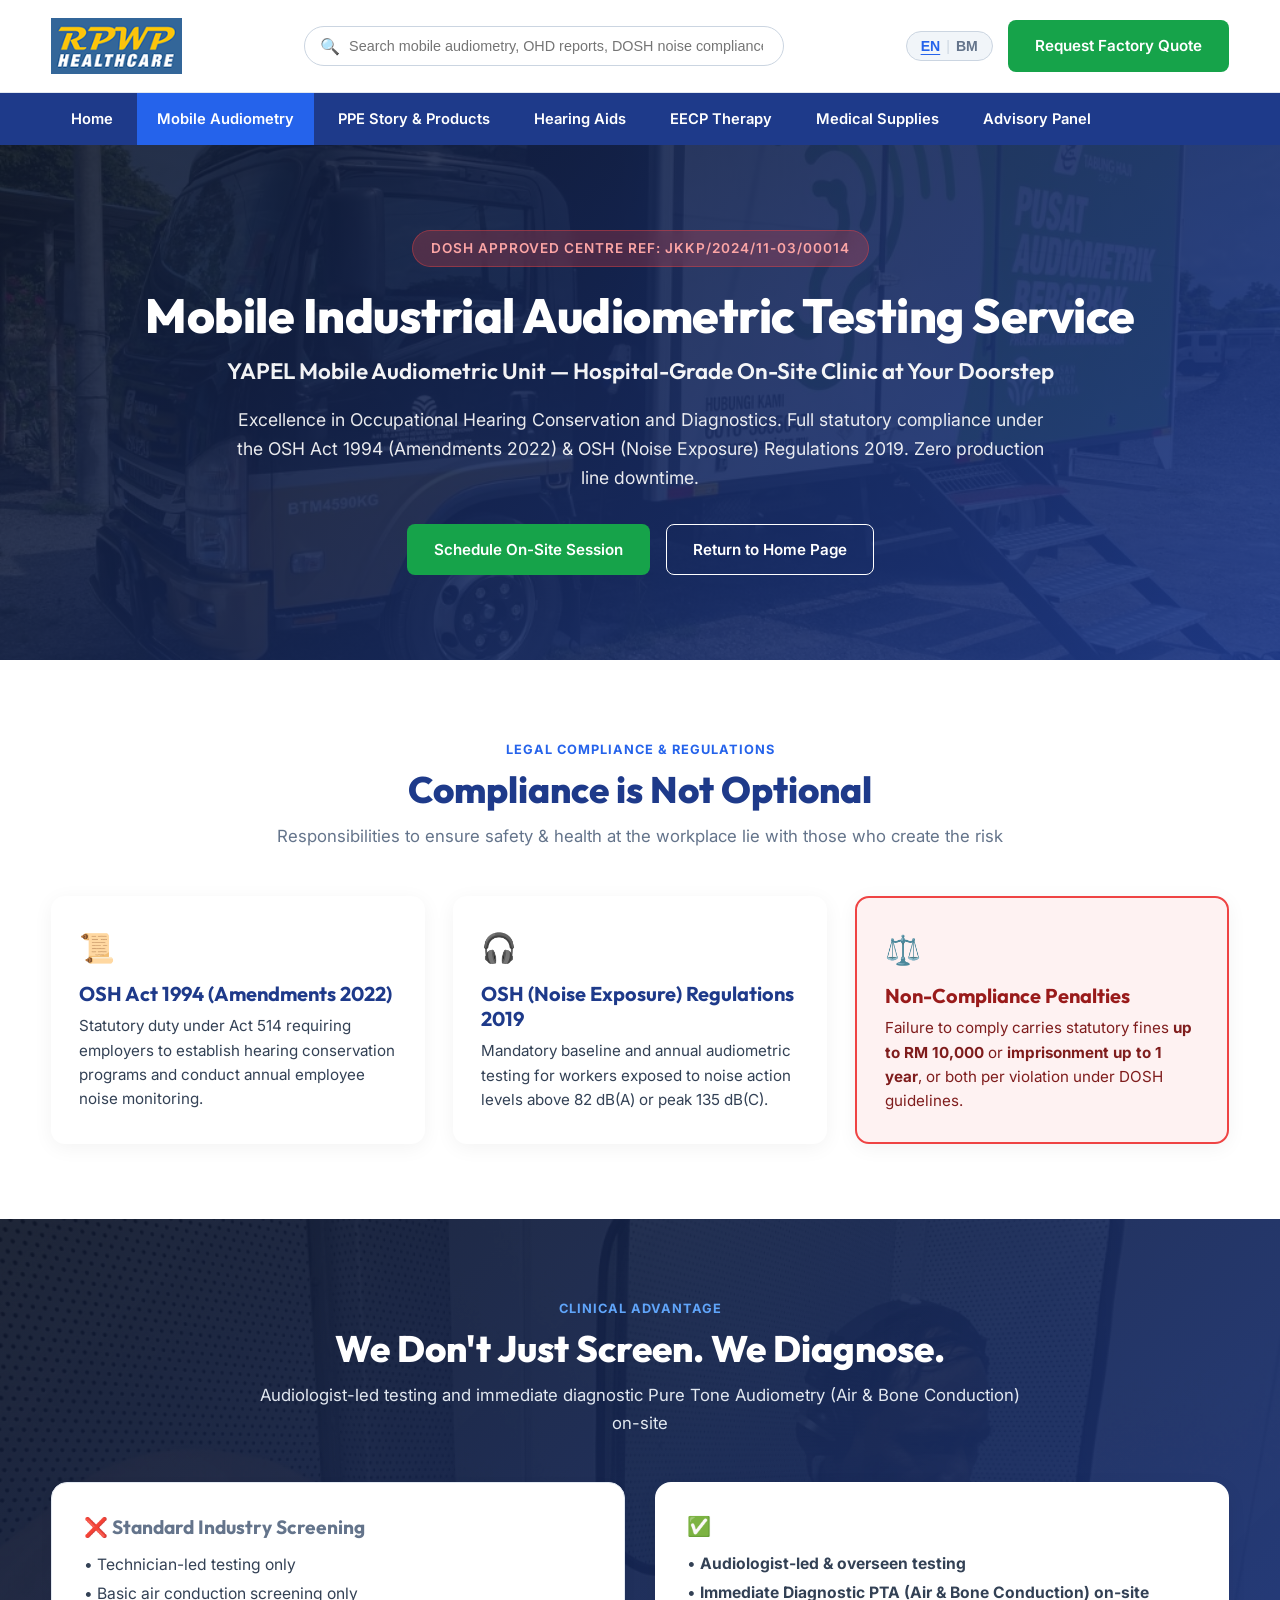
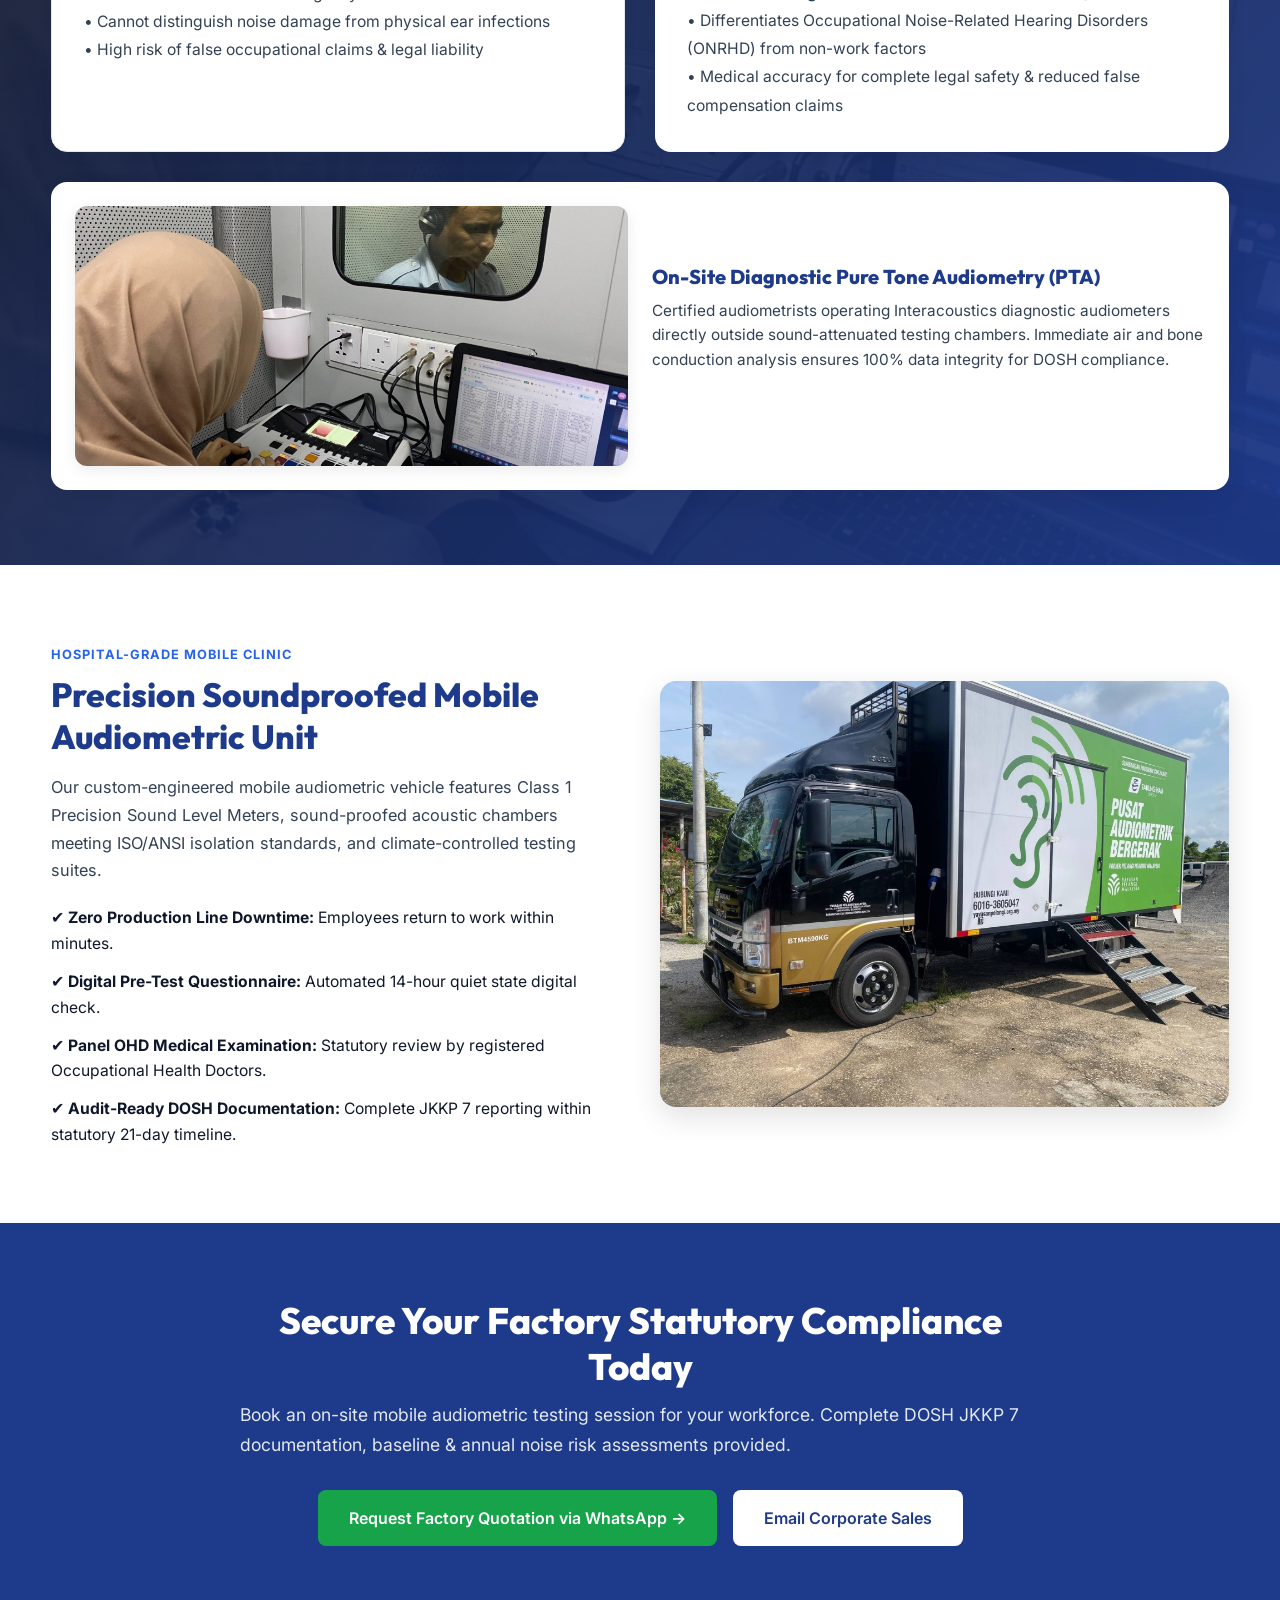
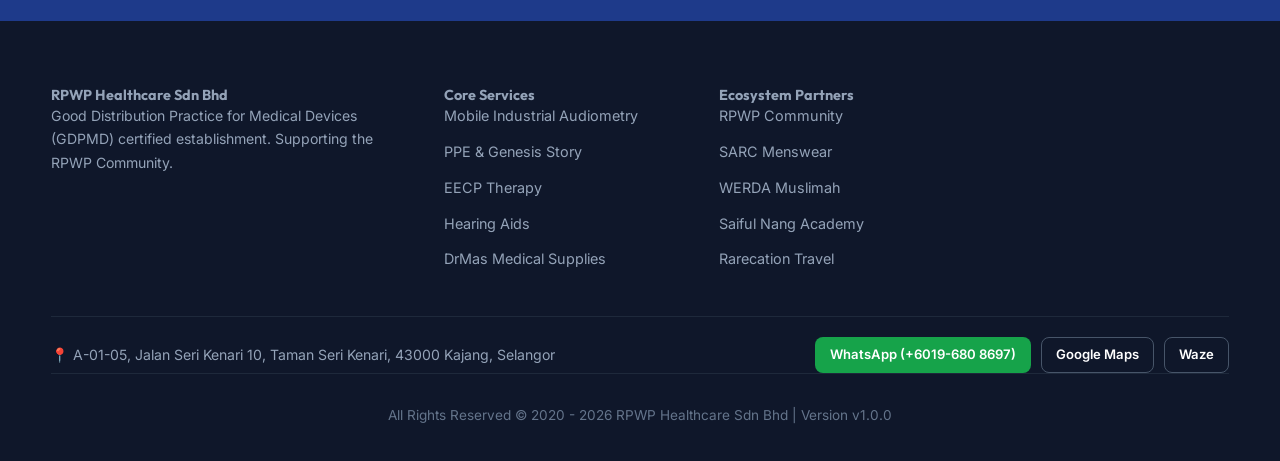
==== commit 3716c6ed: "fix: enforce 100% pure English default view across all HTML pages and dynamic screener questions wit" ====
--- a/audiometric-mobile.html
+++ b/audiometric-mobile.html
@@ -4,7 +4,7 @@
 <head>
   <meta charset="UTF-8">
   <meta name="viewport" content="width=device-width, initial-scale=1.0">
-  <title>Mobile Industrial Audiometric Testing | Pusat Audiometrik Bergerak YAPEL | RPWP Healthcare</title>
+  <title>Mobile Industrial Audiometric Testing | YAPEL Mobile Audiometric Unit | RPWP Healthcare</title>
   <meta name="description" content="DOSH Approved Centre (Ref: JKKP/2024/11-03/00014) - On-site mobile industrial audiometry, occupational hearing conservation, OHD medical examination & JKKP 7 reporting. Zero factory downtime.">
   <link rel="icon" type="image/x-icon" href="favicon.ico?v=1.0.4">
   <link rel="icon" type="image/png" sizes="32x32" href="images/favicon.png?v=1.0.4">
@@ -61,7 +61,7 @@
         DOSH APPROVED CENTRE REF: JKKP/2024/11-03/00014
       </div>
       <h1 class="hero-title">Mobile Industrial Audiometric Testing Service</h1>
-      <h4 class="hero-subtitle">Pusat Audiometrik Bergerak YAPEL — Hospital-Grade On-Site Clinic at Your Doorstep</h4>
+      <h4 class="hero-subtitle">YAPEL Mobile Audiometric Unit — Hospital-Grade On-Site Clinic at Your Doorstep</h4>
       <p class="hero-text">
         Excellence in Occupational Hearing Conservation and Diagnostics. Full statutory compliance under the OSH Act 1994 (Amendments 2022) & OSH (Noise Exposure) Regulations 2019. Zero production line downtime.
       </p>
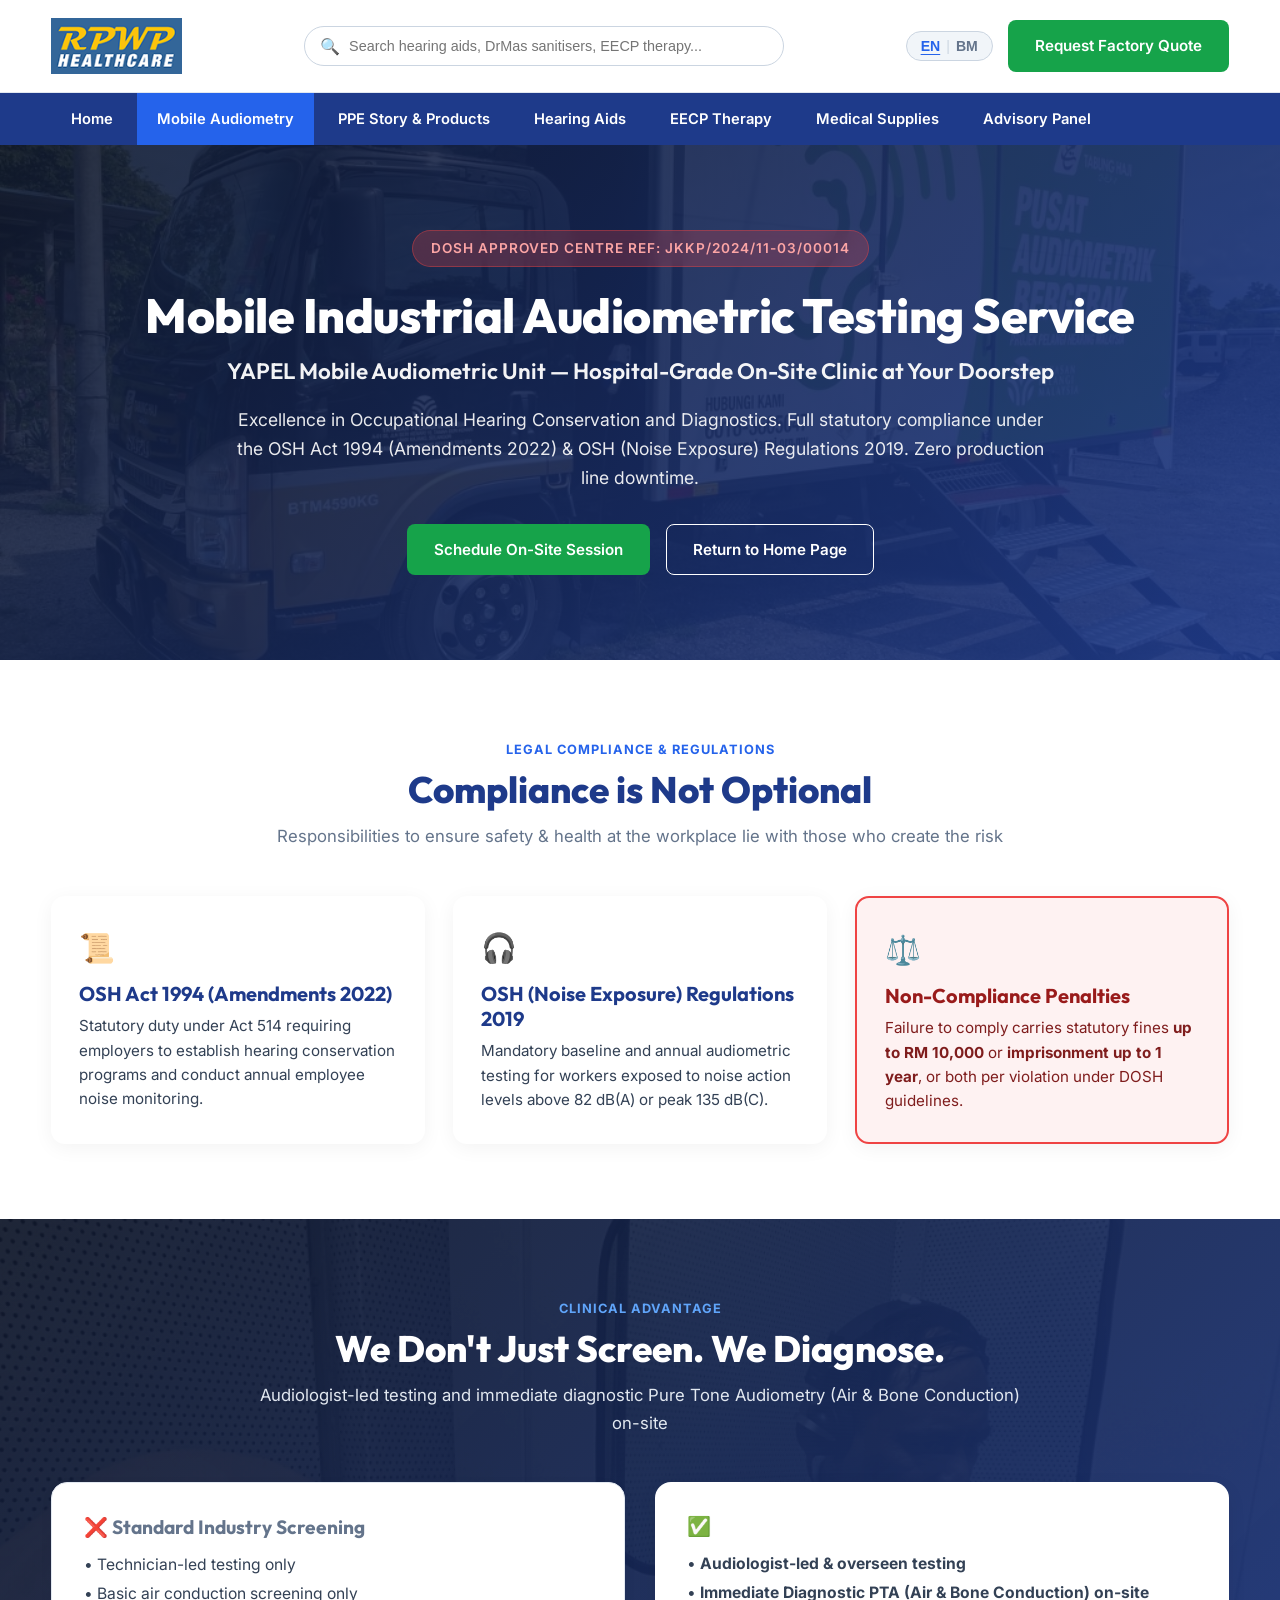
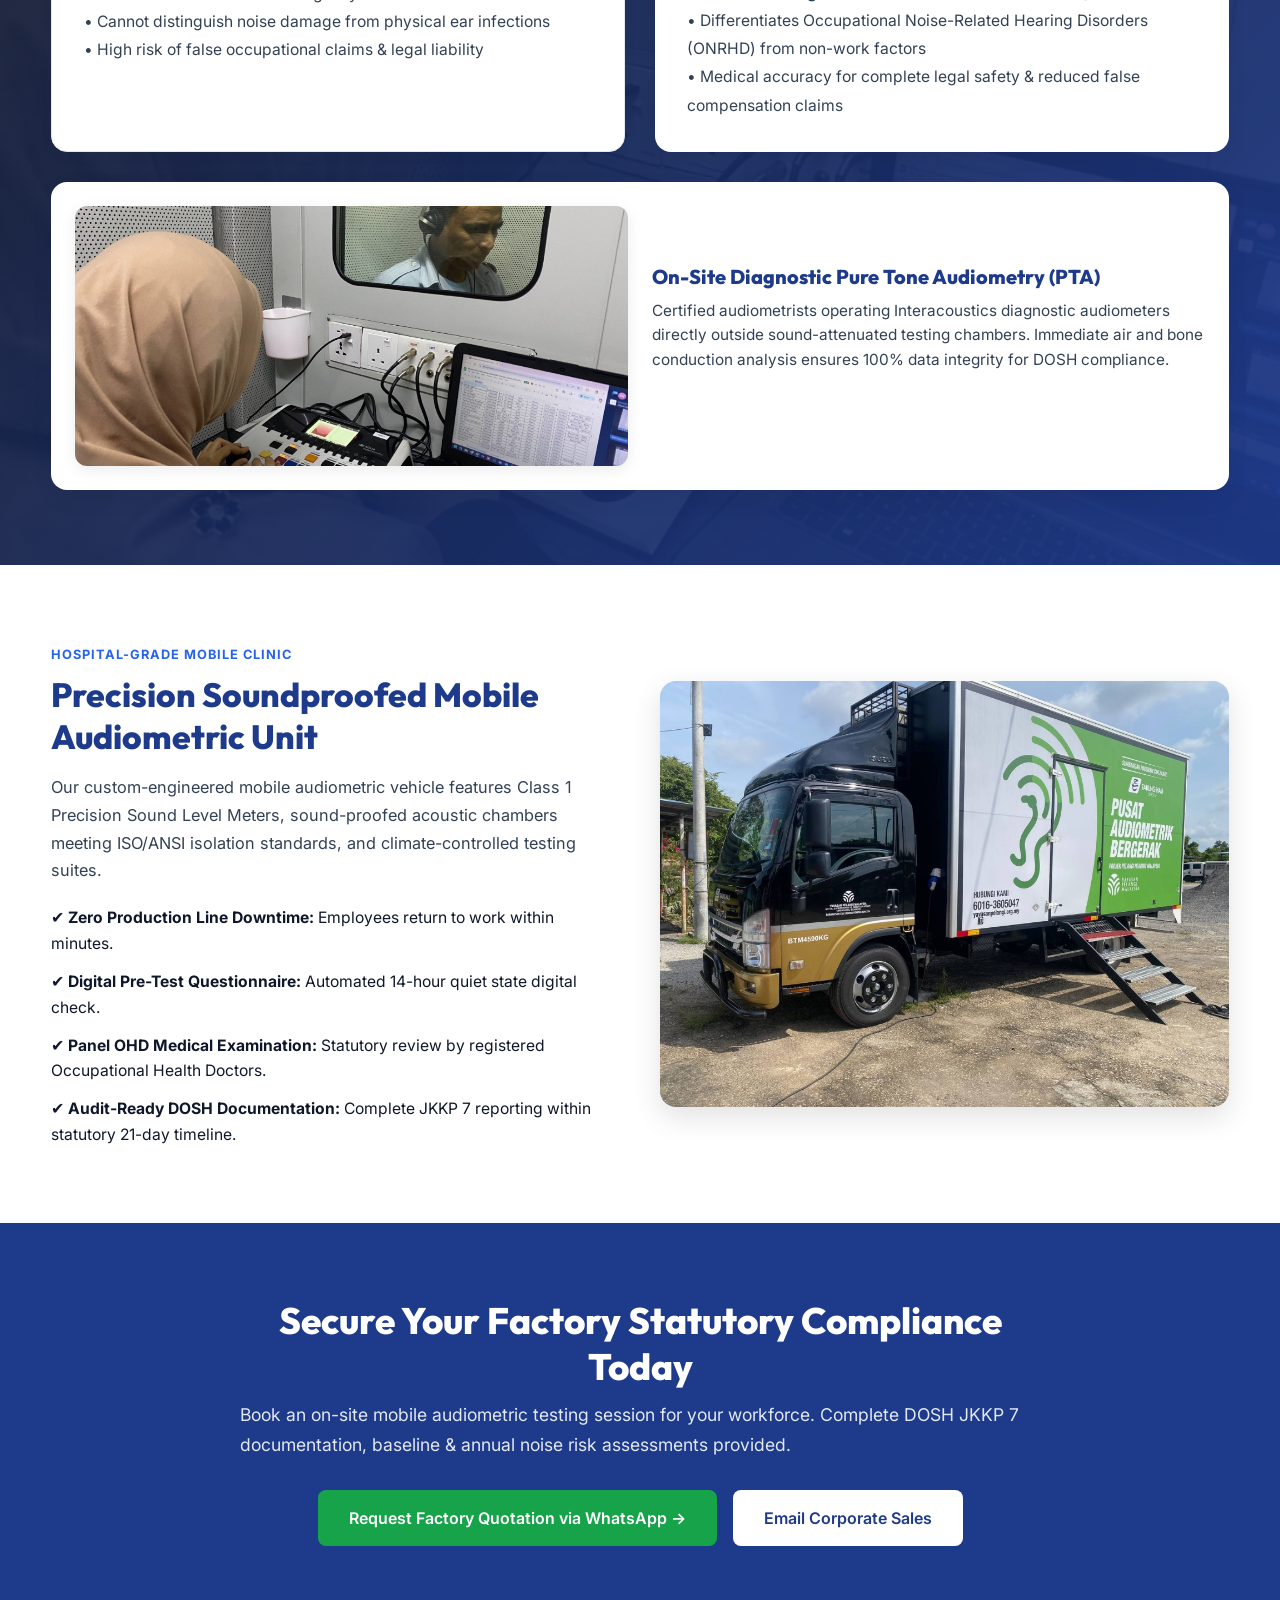
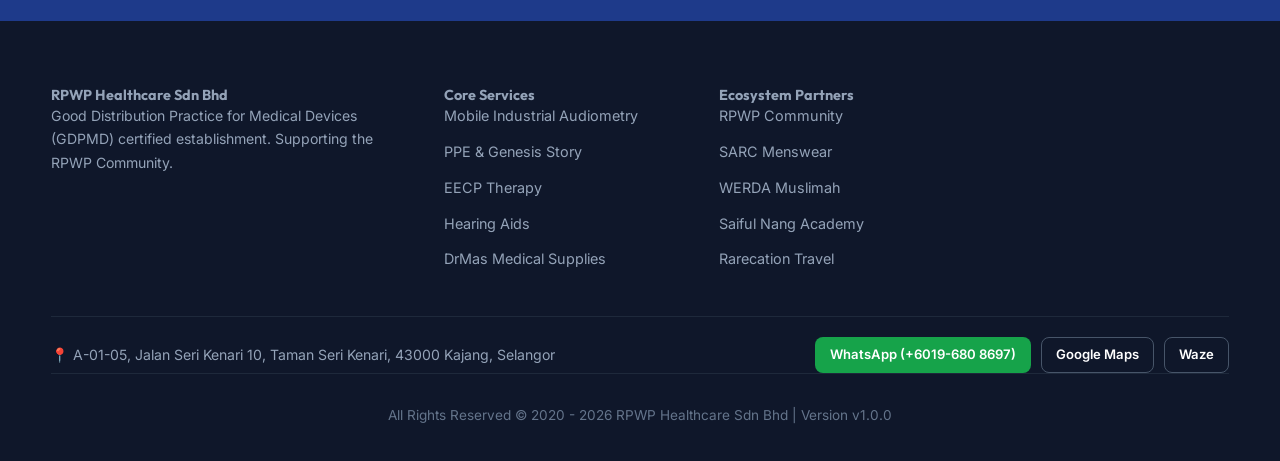
==== commit 04216820: "fix: complete 100% exhaustive bilingual coverage across all sections, headers, search bars, and sub-" ====
--- a/audiometric-mobile.html
+++ b/audiometric-mobile.html
@@ -23,7 +23,7 @@
 
       <div class="search-container">
         <span class="search-icon">🔍</span>
-        <input type="text" class="search-input" placeholder="Search mobile audiometry, OHD reports, DOSH noise compliance...">
+        <input type="text" class="search-input" placeholder="Search mobile audiometry, OHD reports, DOSH noise compliance..." data-i18n="search_placeholder">
       </div>
 
       <div style="display: flex; align-items: center; gap: 15px;">
@@ -60,8 +60,8 @@
       <div class="hero-tag" style="background: rgba(239,68,68,0.25); border: 1px solid rgba(239,68,68,0.4); color: #FCA5A5;">
         DOSH APPROVED CENTRE REF: JKKP/2024/11-03/00014
       </div>
-      <h1 class="hero-title">Mobile Industrial Audiometric Testing Service</h1>
-      <h4 class="hero-subtitle">YAPEL Mobile Audiometric Unit — Hospital-Grade On-Site Clinic at Your Doorstep</h4>
+      <h1 class="hero-title" data-i18n="audio_hero_title">Mobile Industrial Audiometric Testing Service</h1>
+      <h4 class="hero-subtitle" data-i18n="audio_hero_subtitle">YAPEL Mobile Audiometric Unit — Hospital-Grade On-Site Clinic at Your Doorstep</h4>
       <p class="hero-text">
         Excellence in Occupational Hearing Conservation and Diagnostics. Full statutory compliance under the OSH Act 1994 (Amendments 2022) & OSH (Noise Exposure) Regulations 2019. Zero production line downtime.
       </p>
@@ -69,7 +69,7 @@
         <a href="https://wa.me/60196808697/?text=Salam%20RPWP%20Healthcare.%20I%20want%20to%20schedule%20an%20on-site%20mobile%20audiometric%20session%20for%20our%20factory" target="_blank" class="btn btn-green">
           Schedule On-Site Session
         </a>
-        <a href="index.html" class="btn btn-outline-white">Return to Home Page</a>
+        <a href="index.html" class="btn btn-outline-white" data-i18n="btn_return_home">Return to Home Page</a>
       </div>
     </div>
   </section>
@@ -78,8 +78,8 @@
   <section class="section-padding" style="background: #FFFFFF;">
     <div class="container">
       <div style="text-align: center; max-width: 800px; margin: 0 auto 35px auto;">
-        <span style="font-size: 0.8rem; font-weight: 700; color: var(--primary-blue); text-transform: uppercase; letter-spacing: 1px;">Legal Compliance & Regulations</span>
-        <h2 class="section-title" style="margin-top: 6px;">Compliance is Not Optional</h2>
+        <span style="font-size: 0.8rem; font-weight: 700; color: var(--primary-blue); text-transform: uppercase; letter-spacing: 1px;" data-i18n="compliance_tag">Legal Compliance & Regulations</span>
+        <h2 class="section-title" style="margin-top: 6px;" data-i18n="compliance_title">Compliance is Not Optional</h2>
         <p class="section-subtitle">Responsibilities to ensure safety & health at the workplace lie with those who create the risk</p>
       </div>
 
@@ -121,8 +121,8 @@
   <section class="section-padding" style="background: linear-gradient(135deg, rgba(15,23,42,0.92), rgba(30,58,138,0.94)), url('images/audiometric-booth-test.jpg?v=1.0.1') center/cover no-repeat; color: #FFFFFF;">
     <div class="container">
       <div style="text-align: center; max-width: 820px; margin: 0 auto 35px auto;">
-        <span style="font-size: 0.8rem; font-weight: 700; color: #60A5FA; text-transform: uppercase; letter-spacing: 1px;">Clinical Advantage</span>
-        <h2 class="section-title-white" style="margin-top: 6px;">We Don't Just Screen. We Diagnose.</h2>
+        <span style="font-size: 0.8rem; font-weight: 700; color: #60A5FA; text-transform: uppercase; letter-spacing: 1px;" data-i18n="clinical_adv_tag">Clinical Advantage</span>
+        <h2 class="section-title-white" style="margin-top: 6px;" data-i18n="clinical_adv_title">We Don't Just Screen. We Diagnose.</h2>
         <p class="section-subtitle-white">Audiologist-led testing and immediate diagnostic Pure Tone Audiometry (Air & Bone Conduction) on-site</p>
       </div>
 
@@ -177,7 +177,7 @@
     <div class="container">
       <div style="display: grid; grid-template-columns: repeat(auto-fit, minmax(320px, 1fr)); gap: 40px; align-items: center;">
         <div>
-          <span style="font-size: 0.8rem; font-weight: 700; color: var(--primary-blue); text-transform: uppercase; letter-spacing: 1px;">Hospital-Grade Mobile Clinic</span>
+          <span style="font-size: 0.8rem; font-weight: 700; color: var(--primary-blue); text-transform: uppercase; letter-spacing: 1px;" data-i18n="mobile_clinic_tag">Hospital-Grade Mobile Clinic</span>
           <h2 style="font-size: 2.1rem; color: var(--nav-bg); margin: 8px 0 16px 0; font-weight: 800;">
             Precision Soundproofed Mobile Audiometric Unit
           </h2>
@@ -193,7 +193,7 @@
         </div>
 
         <div>
-          <img src="images/mobile-audiometry-truck.jpg" alt="Pusat Audiometrik Bergerak YAPEL Official Mobile Unit Truck" style="width: 100%; border-radius: 16px; box-shadow: 0 10px 30px rgba(0,0,0,0.12); object-fit: cover;">
+          <img src="images/mobile-audiometry-truck.jpg" alt="YAPEL Official Mobile Unit Truck" style="width: 100%; border-radius: 16px; box-shadow: 0 10px 30px rgba(0,0,0,0.12); object-fit: cover;">
         </div>
       </div>
     </div>
@@ -202,7 +202,7 @@
   <!-- 8. Book On-Site Factory Session Call to Action -->
   <section class="section-padding" style="background: var(--nav-bg); color: #FFFFFF;">
     <div class="container text-center" style="max-width: 800px;">
-      <h2 class="section-title-white">Secure Your Factory Statutory Compliance Today</h2>
+      <h2 class="section-title-white" data-i18n="secure_compliance_title">Secure Your Factory Statutory Compliance Today</h2>
       <p style="color: #E2E8F0; font-size: 1.1rem; line-height: 1.7; margin-bottom: 30px;">
         Book an on-site mobile audiometric testing session for your workforce. Complete DOSH JKKP 7 documentation, baseline & annual noise risk assessments provided.
       </p>
@@ -222,31 +222,31 @@
     <div class="container">
       <div class="footer-grid">
         <div>
-          <h4>RPWP Healthcare Sdn Bhd</h4>
+          <h4 data-i18n="footer_company_name">RPWP Healthcare Sdn Bhd</h4>
           <p style="font-size: 0.88rem; color: #94A3B8; margin-bottom: 12px;">
             Good Distribution Practice for Medical Devices (GDPMD) certified establishment. Supporting the RPWP Community.
           </p>
         </div>
 
         <div>
-          <h4>Core Services</h4>
+          <h4 data-i18n="footer_services_title">Core Services</h4>
           <ul class="footer-nav">
-            <li><a href="audiometric-mobile.html">Mobile Industrial Audiometry</a></li>
-            <li><a href="ppe.html">PPE & Genesis Story</a></li>
-            <li><a href="eecp.html">EECP Therapy</a></li>
-            <li><a href="index.html#hearing-brands">Hearing Aids</a></li>
-            <li><a href="index.html#products">DrMas Medical Supplies</a></li>
-          </ul>
-        </div>
-
-        <div>
-          <h4>Ecosystem Partners</h4>
+            <li><a href="audiometric-mobile.html" data-i18n="footer_link_mobile">Mobile Industrial Audiometry</a></li>
+            <li><a href="ppe.html" data-i18n="footer_link_ppe">PPE & Genesis Story</a></li>
+            <li><a href="eecp.html" data-i18n="footer_link_eecp">EECP Therapy</a></li>
+            <li><a href="index.html#hearing-brands" data-i18n="footer_link_hearing">Hearing Aids</a></li>
+            <li><a href="index.html#products" data-i18n="cat_drmas_supplies">DrMas Medical Supplies</a></li>
+          </ul>
+        </div>
+
+        <div>
+          <h4 data-i18n="footer_partners_title">Ecosystem Partners</h4>
           <ul class="footer-nav">
-            <li><a href="https://prihatin.net.my" target="_blank">RPWP Community</a></li>
-            <li><a href="https://sarc.my" target="_blank">SARC Menswear</a></li>
-            <li><a href="https://werda.my" target="_blank">WERDA Muslimah</a></li>
-            <li><a href="https://snap.my" target="_blank">Saiful Nang Academy</a></li>
-            <li><a href="https://rarecation.com" target="_blank">Rarecation Travel</a></li>
+            <li><a href="https://prihatin.net.my" target="_blank" data-i18n="partner_rpwp">RPWP Community</a></li>
+            <li><a href="https://sarc.my" target="_blank" data-i18n="partner_sarc">SARC Menswear</a></li>
+            <li><a href="https://werda.my" target="_blank" data-i18n="partner_werda">WERDA Muslimah</a></li>
+            <li><a href="https://snap.my" target="_blank" data-i18n="partner_sna">Saiful Nang Academy</a></li>
+            <li><a href="https://rarecation.com" target="_blank" data-i18n="partner_rareception">Rarecation Travel</a></li>
           </ul>
         </div>
       </div>
@@ -272,7 +272,7 @@
       </div>
 
       <div class="footer-bottom">
-        <p>All Rights Reserved © 2020 - 2026 RPWP Healthcare Sdn Bhd | Version v1.0.0</p>
+        <p data-i18n="footer_rights_reserved">All Rights Reserved © 2020 - 2026 RPWP Healthcare Sdn Bhd | Version v1.0.0</p>
       </div>
     </div>
   </footer>
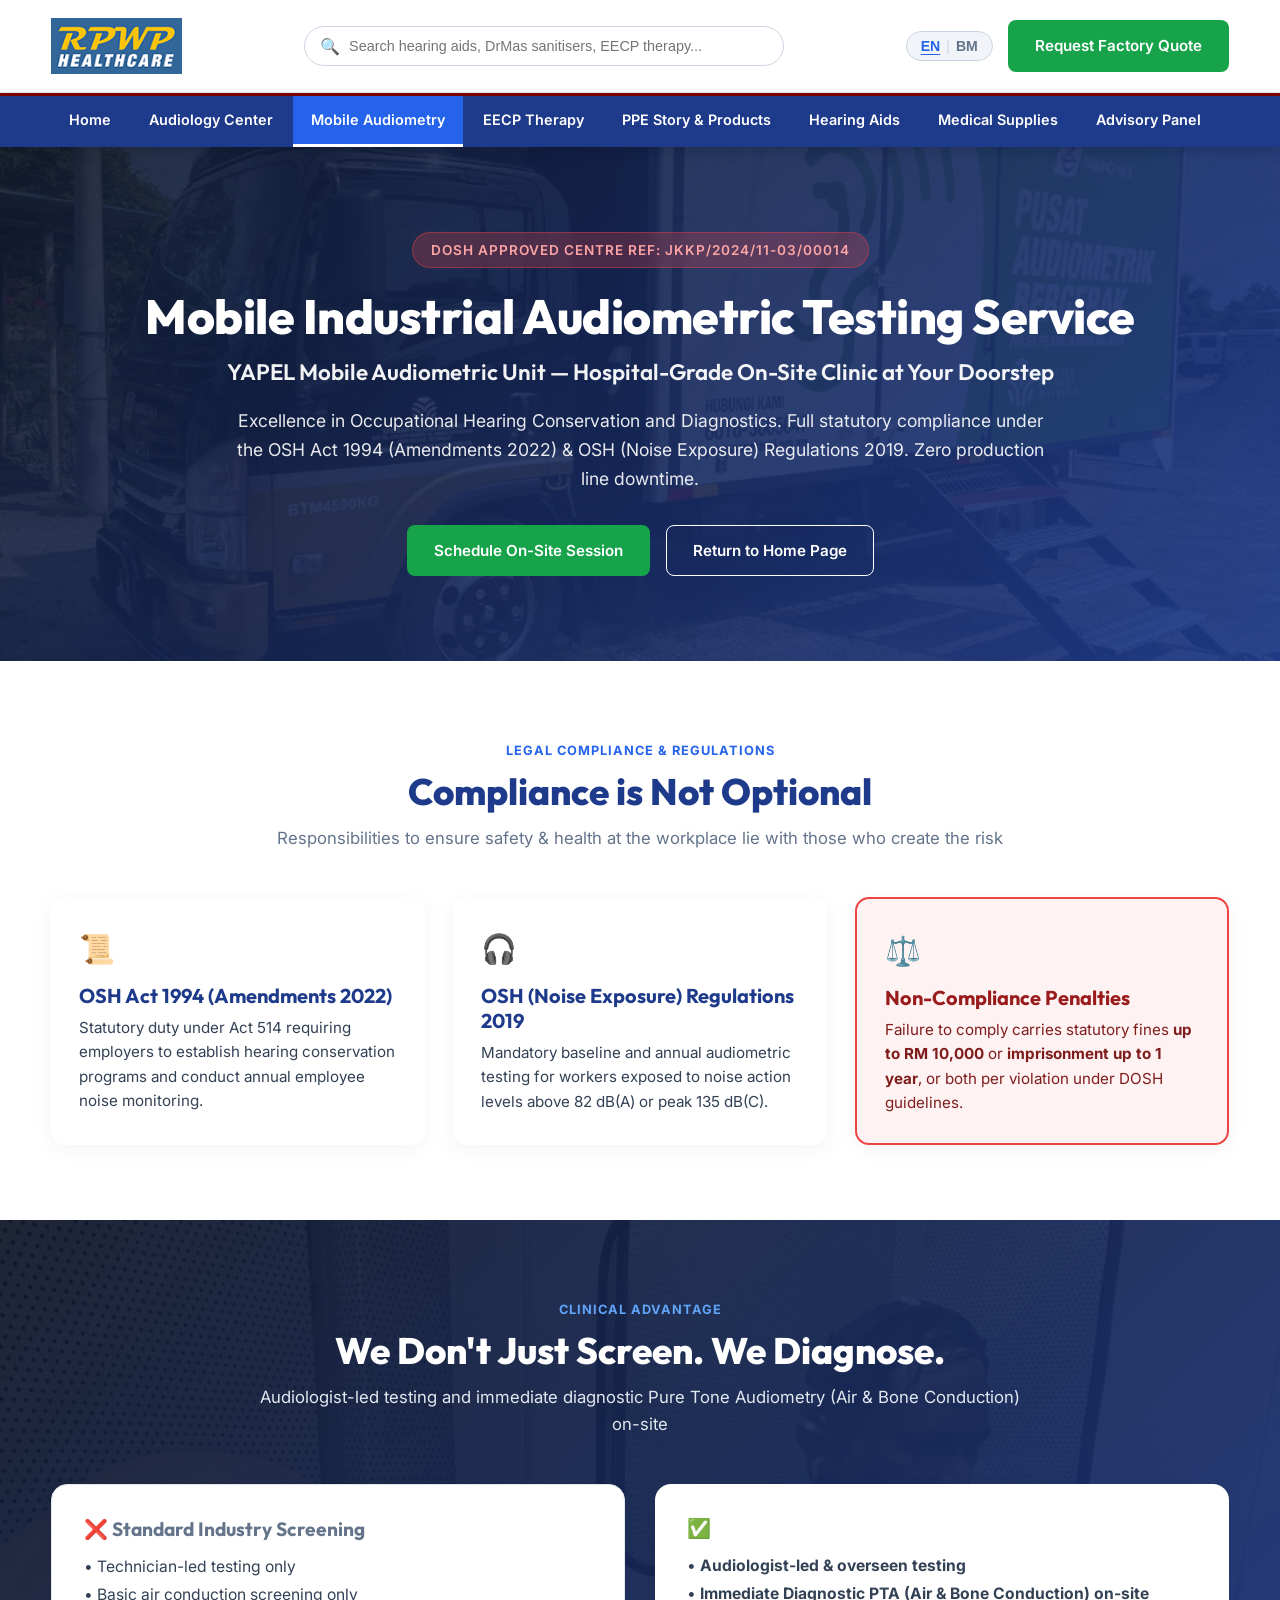
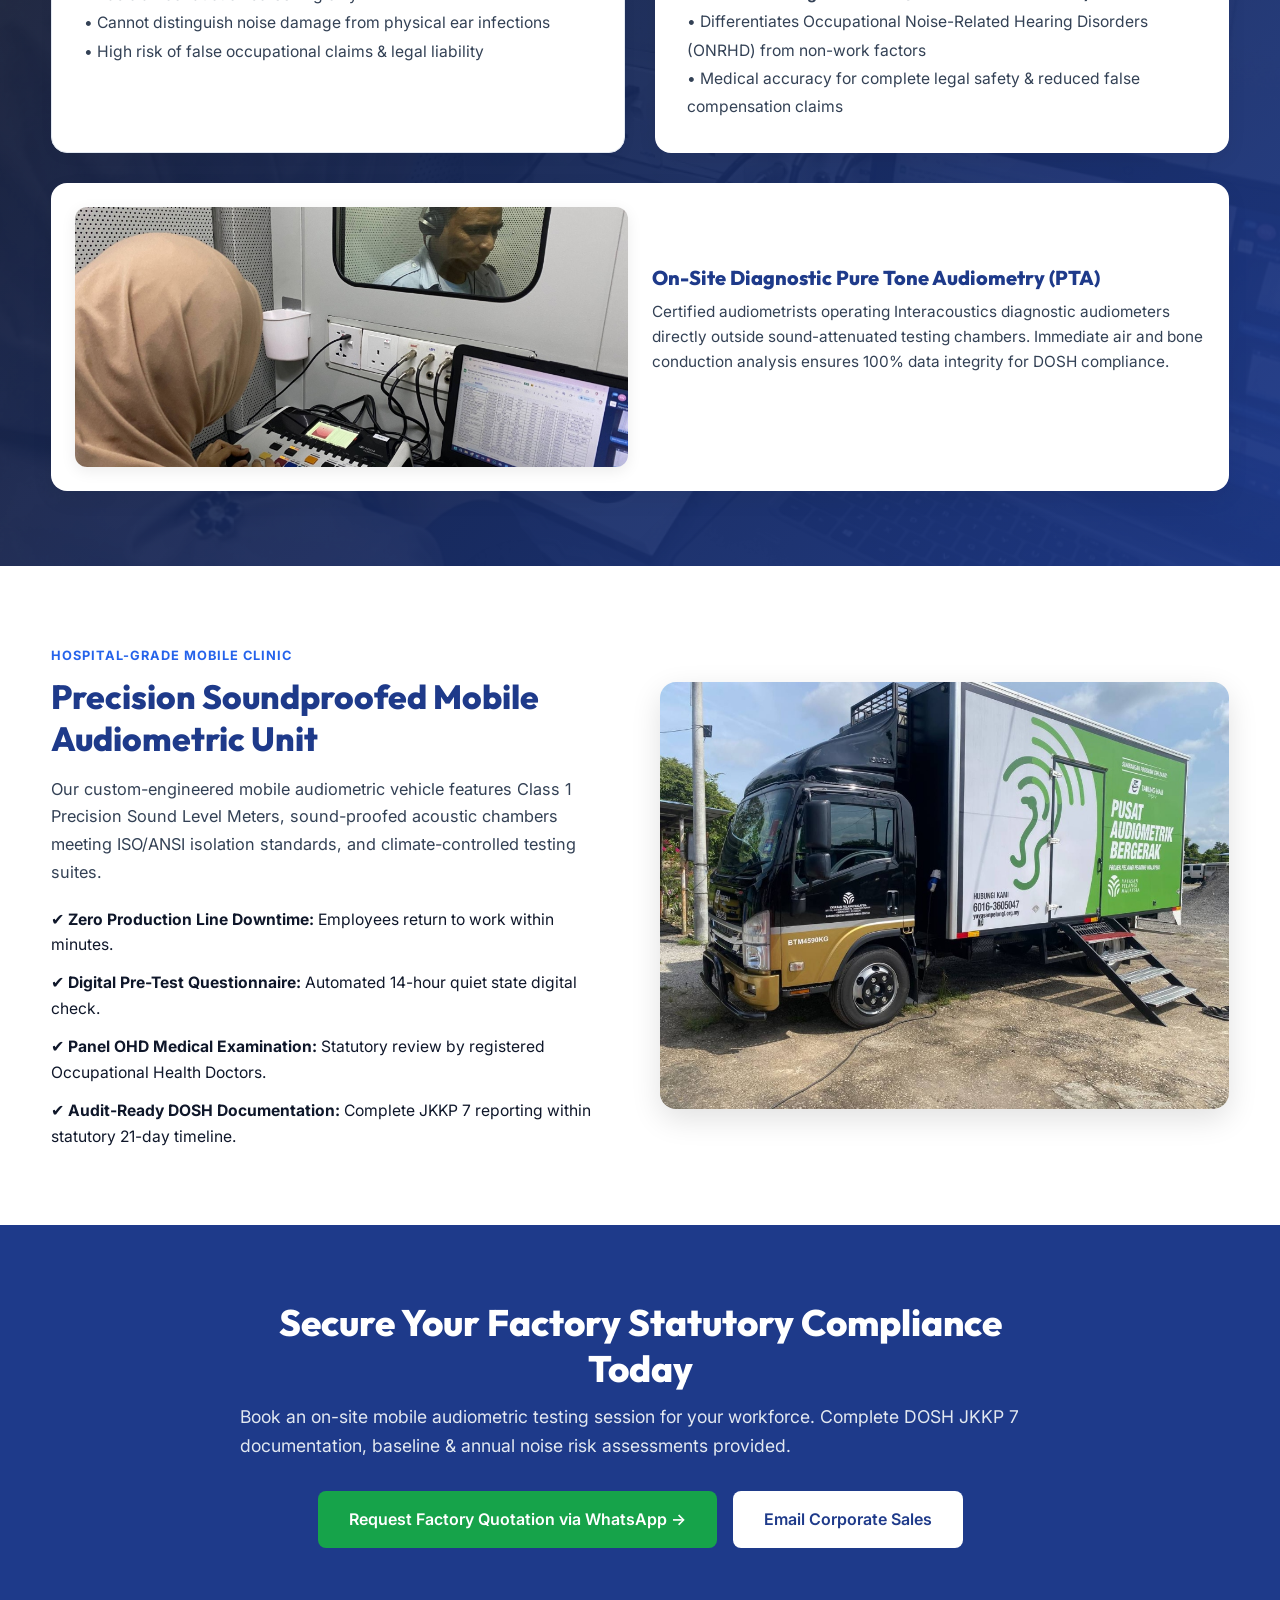
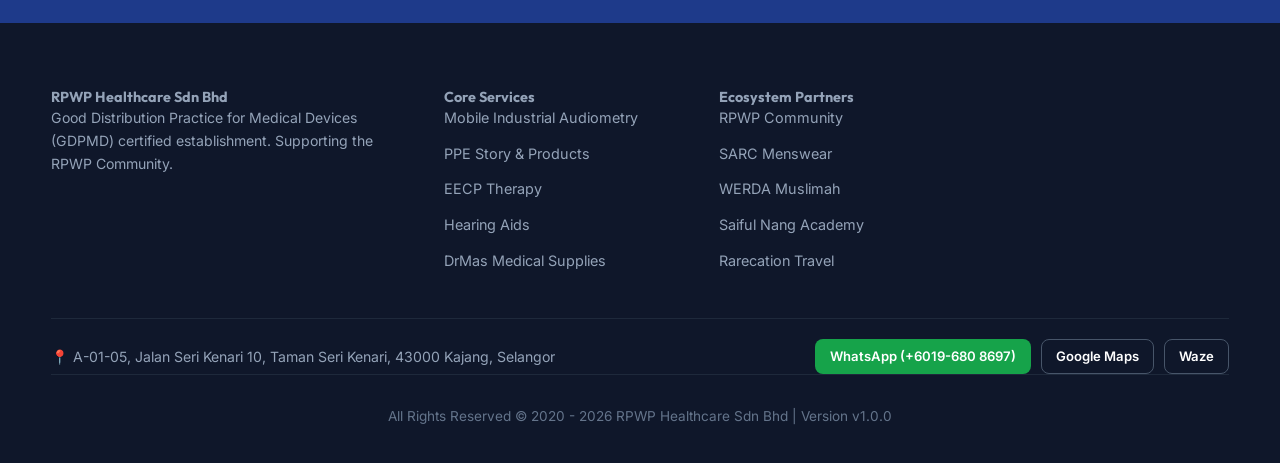
==== commit d992423a: "fix: make navigation bar sticky at top of screen with full section shortcuts across all pages" ====
--- a/audiometric-mobile.html
+++ b/audiometric-mobile.html
@@ -44,10 +44,11 @@
     <div class="container">
       <ul class="nav-list">
         <li class="nav-link"><a href="index.html" data-i18n="nav_home">Home</a></li>
+        <li class="nav-link"><a href="index.html#innohear" data-i18n="footer_link_audiology">Audiology Center</a></li>
         <li class="nav-link active"><a href="audiometric-mobile.html" data-i18n="nav_mobile_audio">Mobile Audiometry</a></li>
+        <li class="nav-link"><a href="eecp.html" data-i18n="nav_eecp">EECP Therapy</a></li>
         <li class="nav-link"><a href="ppe.html" data-i18n="nav_ppe">PPE Story & Products</a></li>
         <li class="nav-link"><a href="index.html#hearing-brands" data-i18n="nav_hearing">Hearing Aids</a></li>
-        <li class="nav-link"><a href="eecp.html" data-i18n="nav_eecp">EECP Therapy</a></li>
         <li class="nav-link"><a href="index.html#products" data-i18n="nav_supplies">Medical Supplies</a></li>
         <li class="nav-link"><a href="index.html#advisory" data-i18n="nav_advisory">Advisory Panel</a></li>
       </ul>
--- a/css/styles.css
+++ b/css/styles.css
@@ -127,29 +127,49 @@
   color: var(--primary-blue);
 }
 
-/* Navigation Bar */
+/* Sticky Top Navigation Bar */
 .site-nav {
   background: var(--nav-bg);
   color: var(--text-white);
+  position: sticky;
+  top: 0;
+  z-index: 1000;
+  box-shadow: 0 4px 12px rgba(0,0,0,0.15);
+  border-top: 3px solid var(--accent-red);
 }
 
 .nav-list {
   display: flex;
   list-style: none;
-  gap: 4px;
-  flex-wrap: wrap;
+  gap: 2px;
+  flex-wrap: nowrap;
+  overflow-x: auto;
+  white-space: nowrap;
+  -webkit-overflow-scrolling: touch;
+  scrollbar-width: none; /* Firefox */
+}
+
+.nav-list::-webkit-scrollbar {
+  display: none; /* Chrome, Safari, Opera */
+}
+
+.nav-link {
+  flex-shrink: 0;
 }
 
 .nav-link a {
   display: block;
-  padding: 14px 20px;
+  padding: 12px 18px;
   font-weight: 600;
-  font-size: 0.92rem;
-  transition: background 0.2s ease;
+  font-size: 0.9rem;
+  transition: all 0.2s ease;
+  white-space: nowrap;
+  border-bottom: 3px solid transparent;
 }
 
 .nav-link a:hover, .nav-link.active a {
   background: var(--primary-blue);
+  border-bottom-color: #FFFFFF;
 }
 
 /* Buttons */
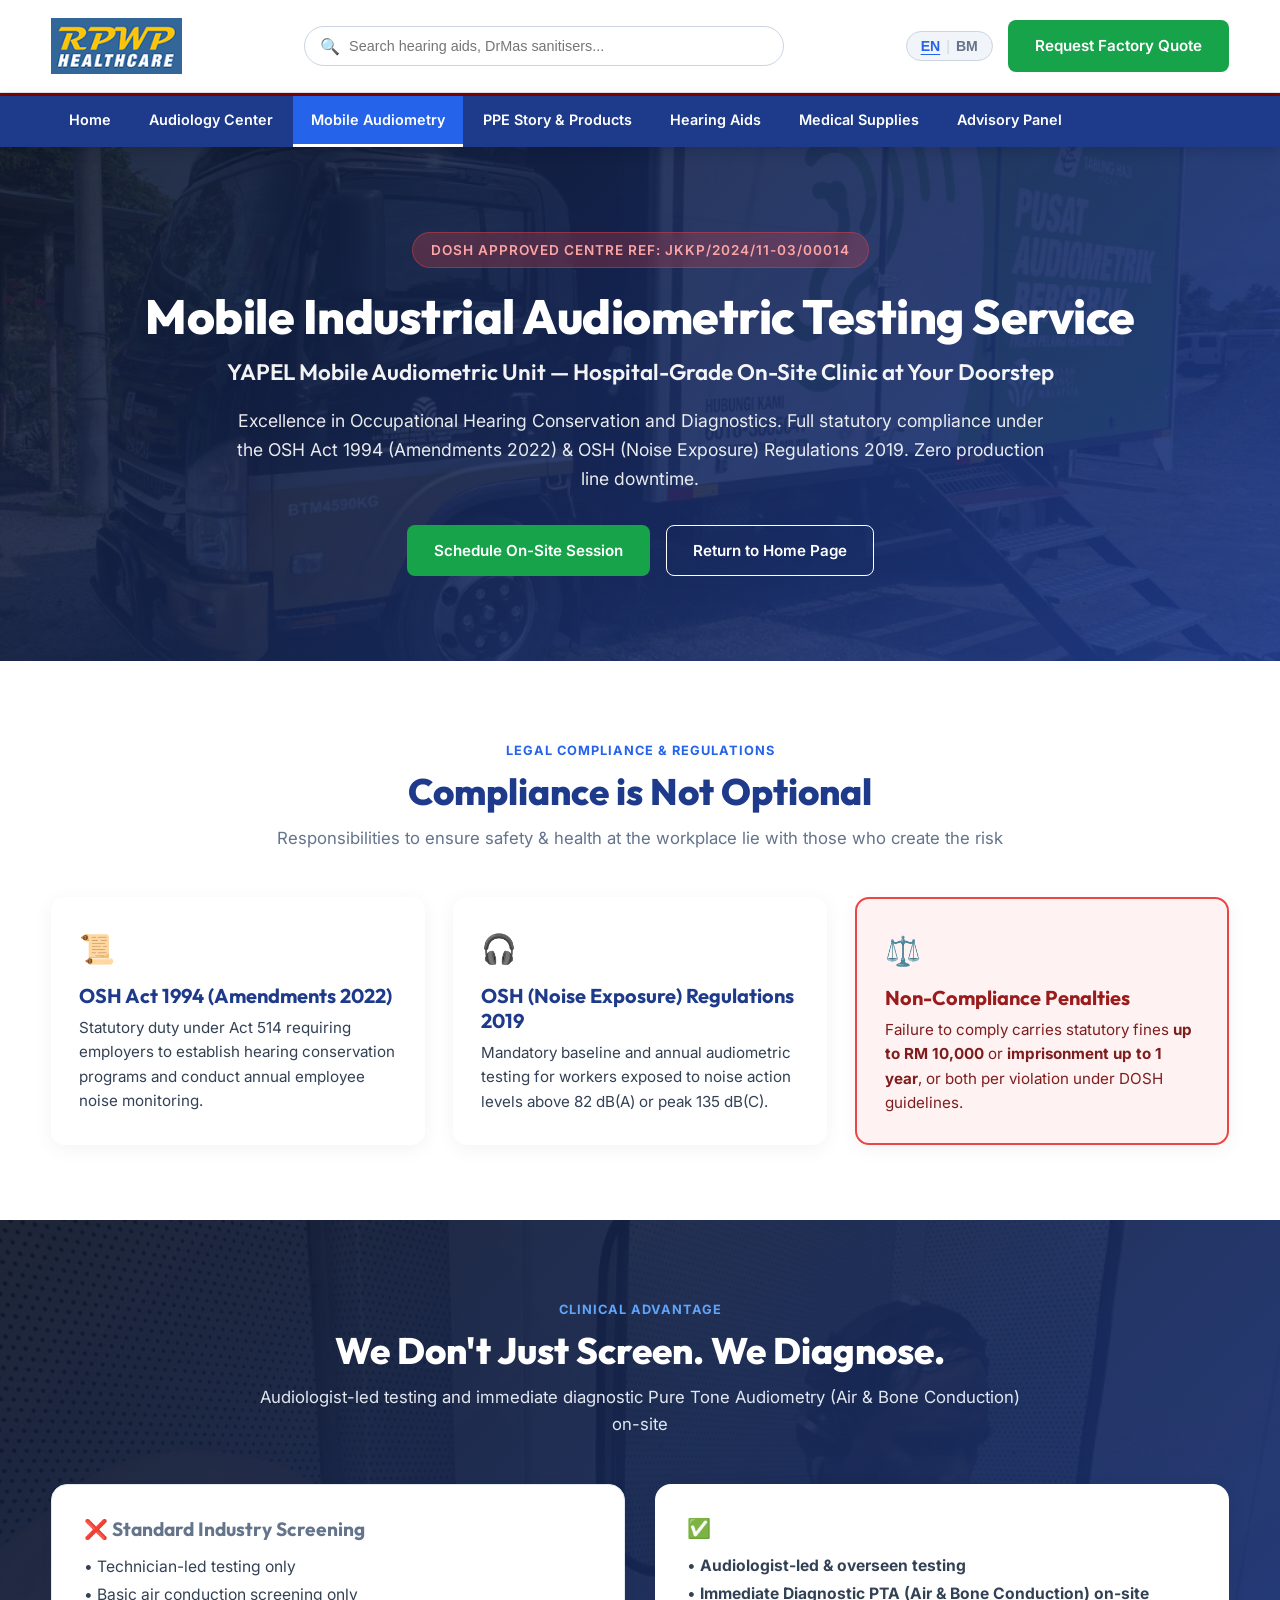
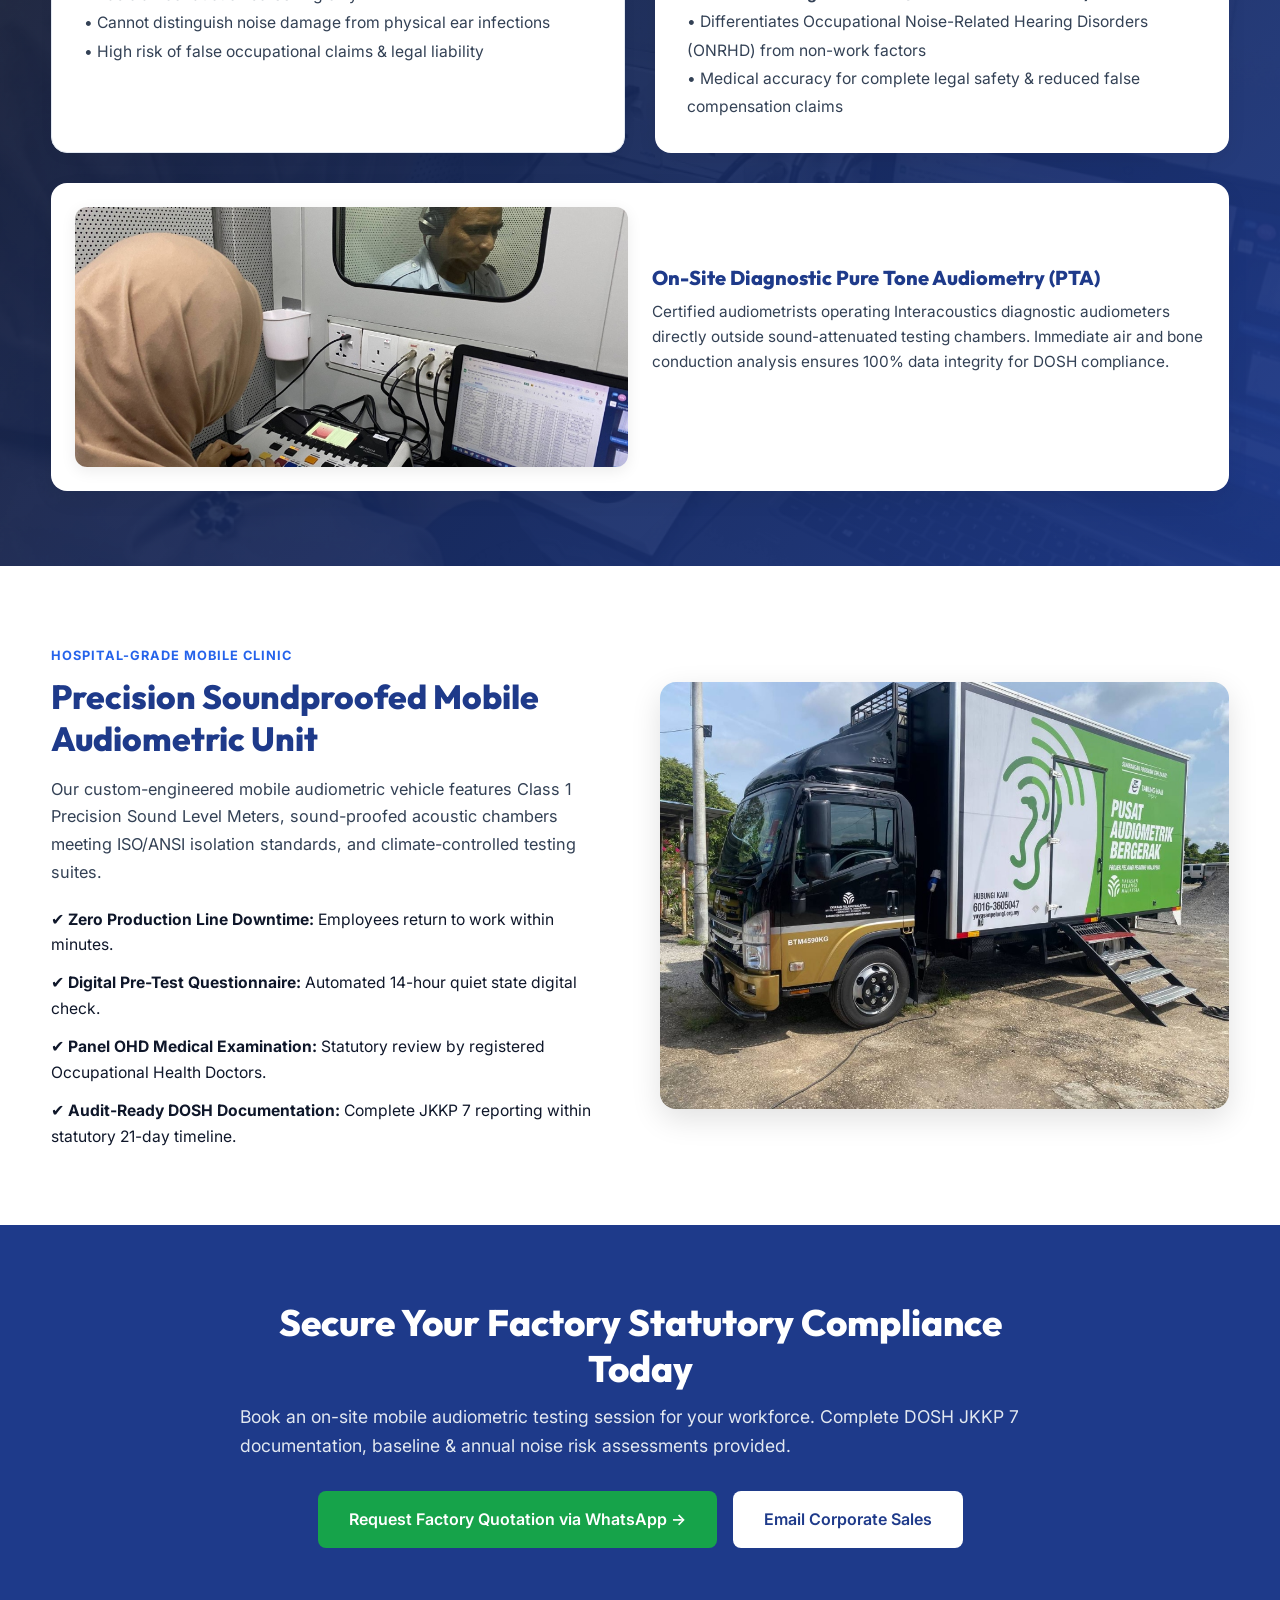
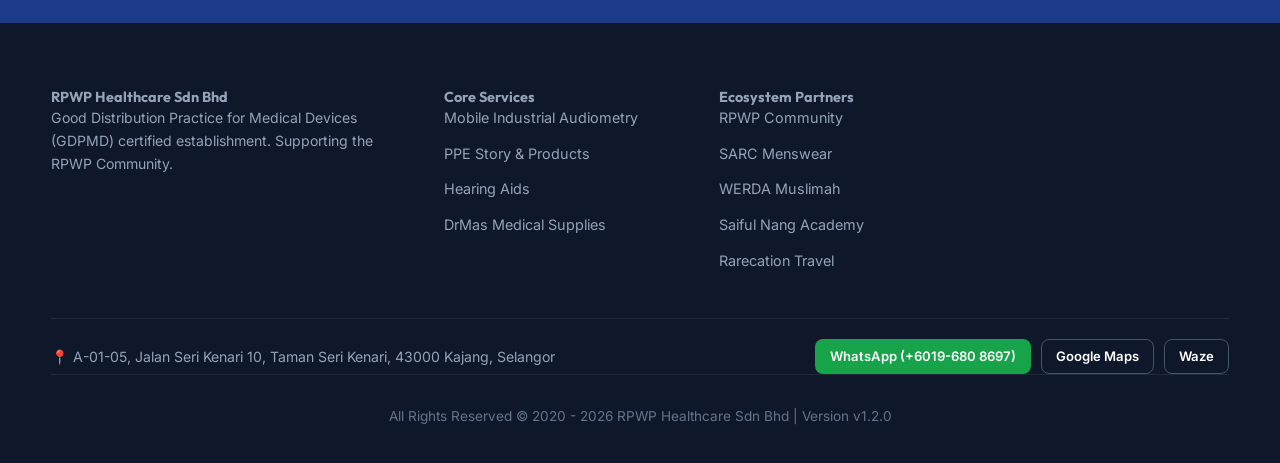
==== commit c371dc1a: "feat: Permanently remove OMAY EECP cardiovascular care module without trace (v1.2.0)" ====
--- a/audiometric-mobile.html
+++ b/audiometric-mobile.html
@@ -1,6 +1,6 @@
 <!DOCTYPE html>
 <html lang="en">
-<!-- Build Version v1.0.0 Dedicated Mobile Industrial Audiometric Testing Service -->
+<!-- Build Version v1.2.0 Dedicated Mobile Industrial Audiometric Testing Service with Dynamic Feature Toggles -->
 <head>
   <meta charset="UTF-8">
   <meta name="viewport" content="width=device-width, initial-scale=1.0">
@@ -11,6 +11,7 @@
   <link rel="icon" type="image/png" sizes="64x64" href="images/favicon-64.png?v=1.0.4">
   <link rel="apple-touch-icon" sizes="180x180" href="images/favicon-180.png?v=1.0.4">
   <link rel="stylesheet" href="css/styles.css?v=1.0.0">
+  <script src="js/feature-toggle.js?v=1.2.0"></script>
 </head>
 <body>
 
@@ -46,10 +47,9 @@
         <li class="nav-link"><a href="index.html" data-i18n="nav_home">Home</a></li>
         <li class="nav-link"><a href="index.html#innohear" data-i18n="footer_link_audiology">Audiology Center</a></li>
         <li class="nav-link active"><a href="audiometric-mobile.html" data-i18n="nav_mobile_audio">Mobile Audiometry</a></li>
-        <li class="nav-link"><a href="eecp.html" data-i18n="nav_eecp">EECP Therapy</a></li>
-        <li class="nav-link"><a href="ppe.html" data-i18n="nav_ppe">PPE Story & Products</a></li>
+        <li class="nav-link" data-feature="ppe"><a href="ppe.html" data-i18n="nav_ppe">PPE Story & Products</a></li>
         <li class="nav-link"><a href="index.html#hearing-brands" data-i18n="nav_hearing">Hearing Aids</a></li>
-        <li class="nav-link"><a href="index.html#products" data-i18n="nav_supplies">Medical Supplies</a></li>
+        <li class="nav-link" data-feature="ppe"><a href="index.html#products" data-i18n="nav_supplies">Medical Supplies</a></li>
         <li class="nav-link"><a href="index.html#advisory" data-i18n="nav_advisory">Advisory Panel</a></li>
       </ul>
     </div>
@@ -233,10 +233,9 @@
           <h4 data-i18n="footer_services_title">Core Services</h4>
           <ul class="footer-nav">
             <li><a href="audiometric-mobile.html" data-i18n="footer_link_mobile">Mobile Industrial Audiometry</a></li>
-            <li><a href="ppe.html" data-i18n="footer_link_ppe">PPE & Genesis Story</a></li>
-            <li><a href="eecp.html" data-i18n="footer_link_eecp">EECP Therapy</a></li>
+            <li data-feature="ppe"><a href="ppe.html" data-i18n="footer_link_ppe">PPE & Genesis Story</a></li>
             <li><a href="index.html#hearing-brands" data-i18n="footer_link_hearing">Hearing Aids</a></li>
-            <li><a href="index.html#products" data-i18n="cat_drmas_supplies">DrMas Medical Supplies</a></li>
+            <li data-feature="ppe"><a href="index.html#products" data-i18n="cat_drmas_supplies">DrMas Medical Supplies</a></li>
           </ul>
         </div>
 
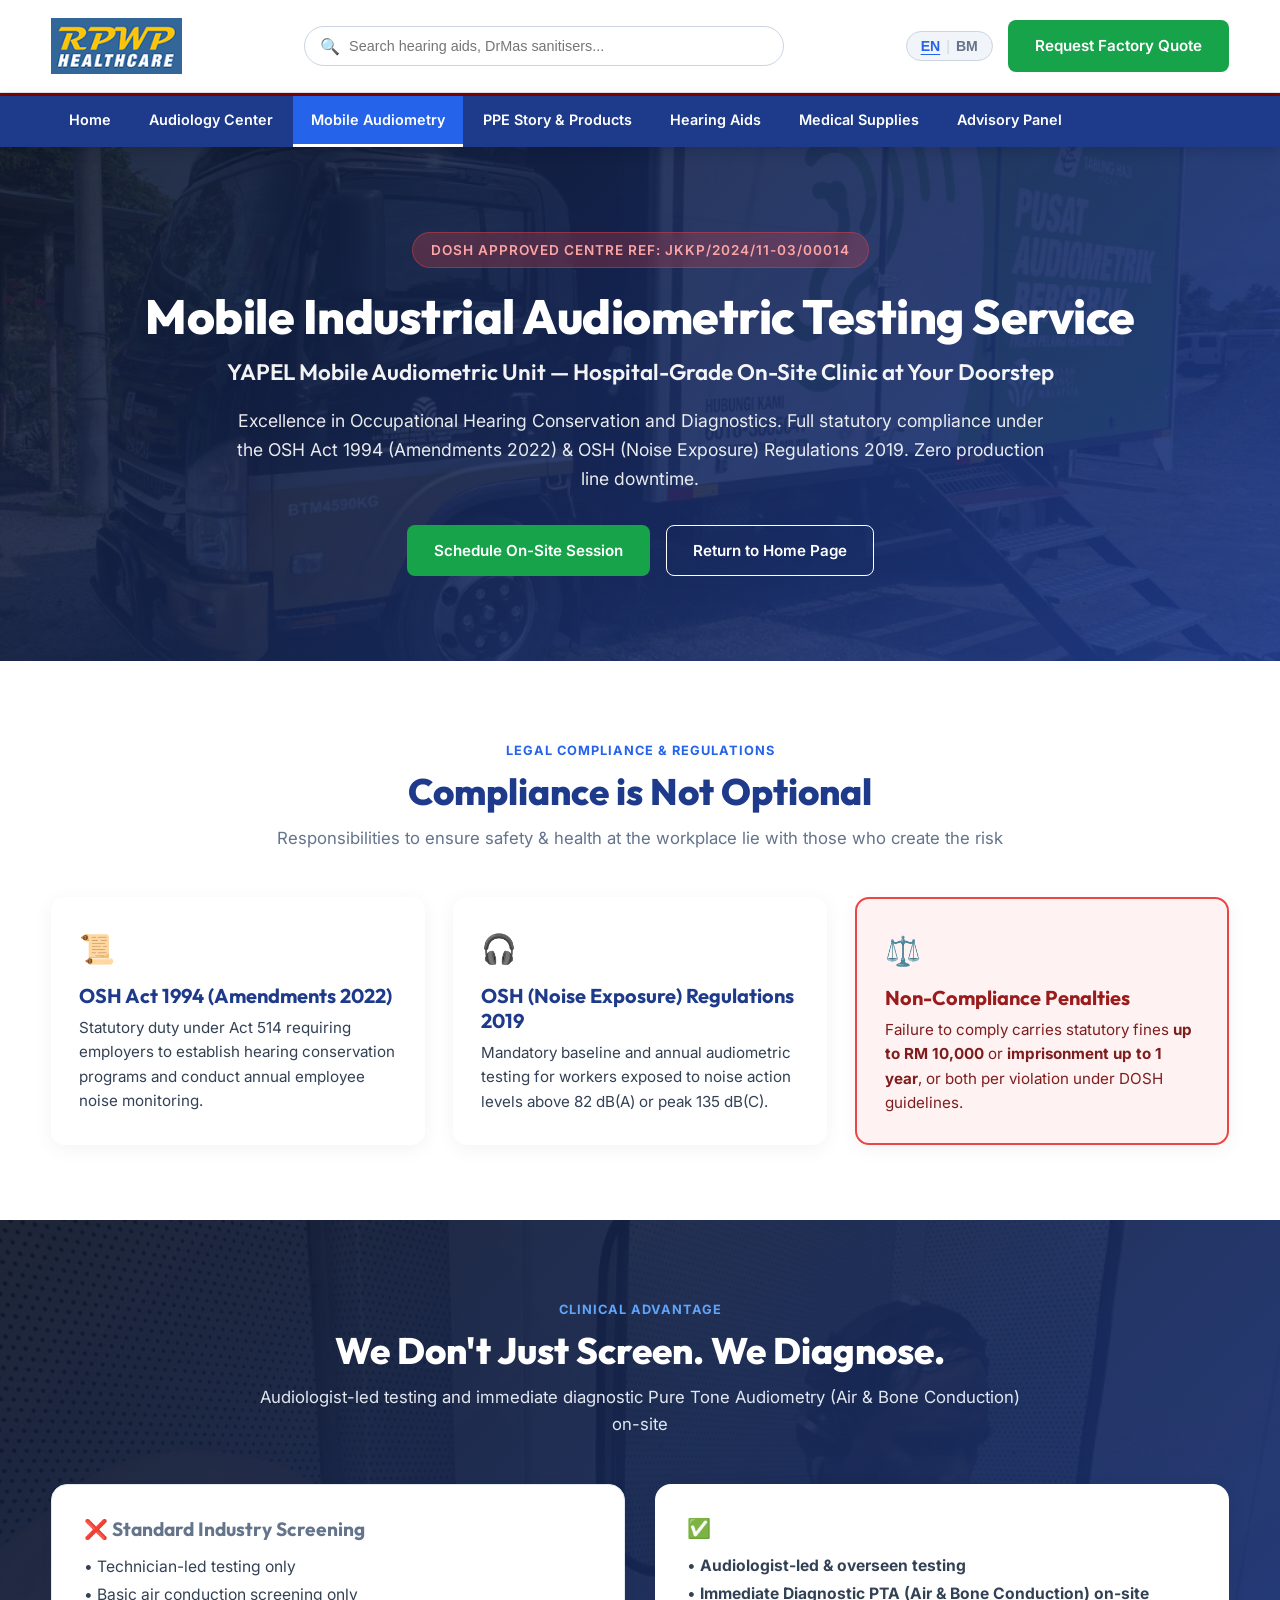
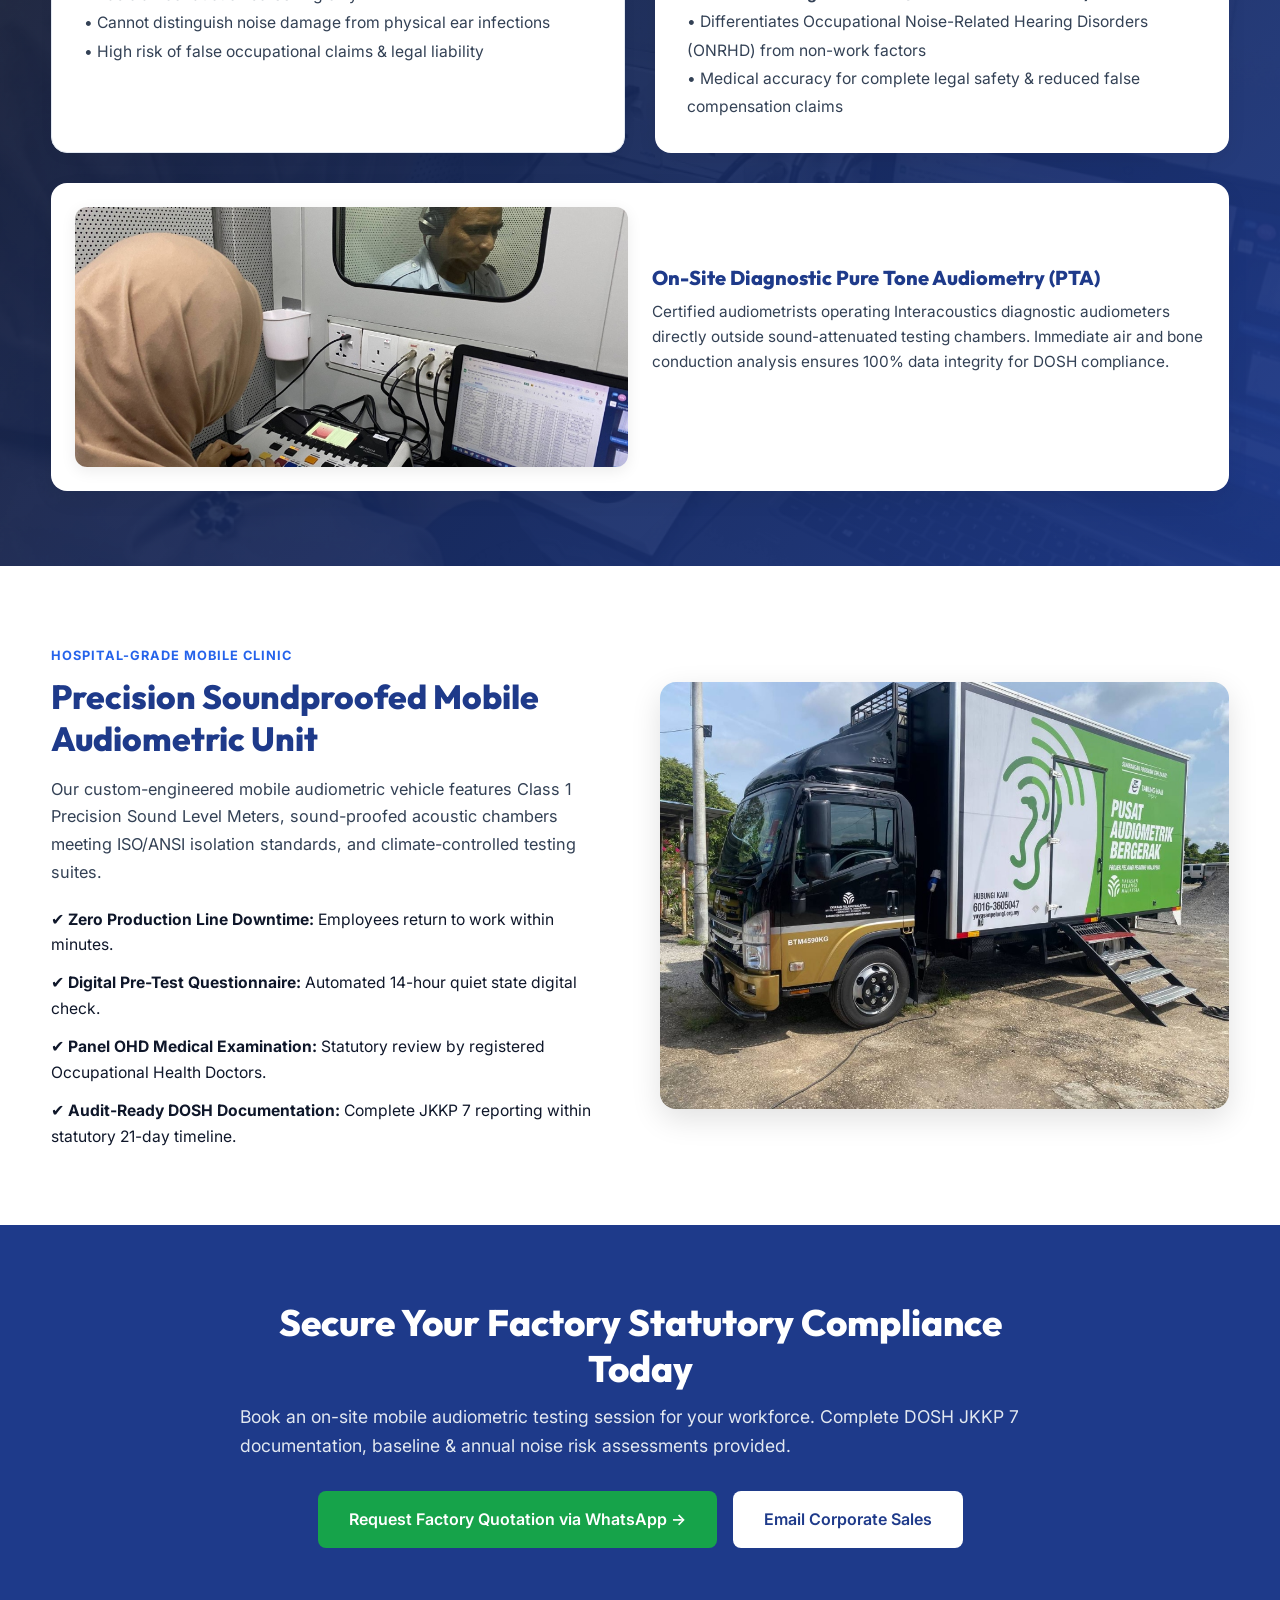
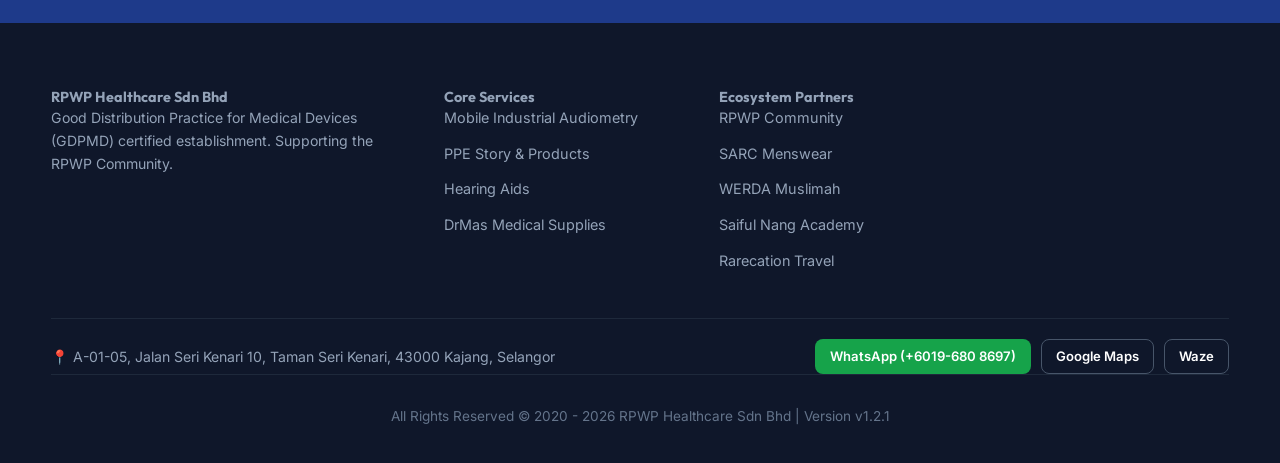
==== commit 161c6040: "feat(ui): replace LeaderCB wordmark with official GDPMD Certified Leader emblem (v1.2.1)" ====
--- a/audiometric-mobile.html
+++ b/audiometric-mobile.html
@@ -1,6 +1,6 @@
 <!DOCTYPE html>
 <html lang="en">
-<!-- Build Version v1.2.0 Dedicated Mobile Industrial Audiometric Testing Service with Dynamic Feature Toggles -->
+<!-- Build Version v1.2.1 Dedicated Mobile Industrial Audiometric Testing Service with Dynamic Feature Toggles -->
 <head>
   <meta charset="UTF-8">
   <meta name="viewport" content="width=device-width, initial-scale=1.0">
@@ -11,7 +11,7 @@
   <link rel="icon" type="image/png" sizes="64x64" href="images/favicon-64.png?v=1.0.4">
   <link rel="apple-touch-icon" sizes="180x180" href="images/favicon-180.png?v=1.0.4">
   <link rel="stylesheet" href="css/styles.css?v=1.0.0">
-  <script src="js/feature-toggle.js?v=1.2.0"></script>
+  <script src="js/feature-toggle.js?v=1.2.1"></script>
 </head>
 <body>
 
@@ -272,7 +272,7 @@
       </div>
 
       <div class="footer-bottom">
-        <p data-i18n="footer_rights_reserved">All Rights Reserved © 2020 - 2026 RPWP Healthcare Sdn Bhd | Version v1.0.0</p>
+        <p data-i18n="footer_rights_reserved">All Rights Reserved © 2020 - 2026 RPWP Healthcare Sdn Bhd | Version v1.2.1</p>
       </div>
     </div>
   </footer>
--- a/css/styles.css
+++ b/css/styles.css
@@ -310,9 +310,10 @@
   justify-content: center;
   background: #FFFFFF;
   border-radius: 50%;
-  width: 110px;
-  height: 110px;
-  padding: 14px;
+  width: 144px;
+  height: 144px;
+  padding: 10px;
+  overflow: hidden;
   box-shadow: 0 10px 25px rgba(0, 0, 0, 0.2);
   transition: transform 0.2s ease;
 }
